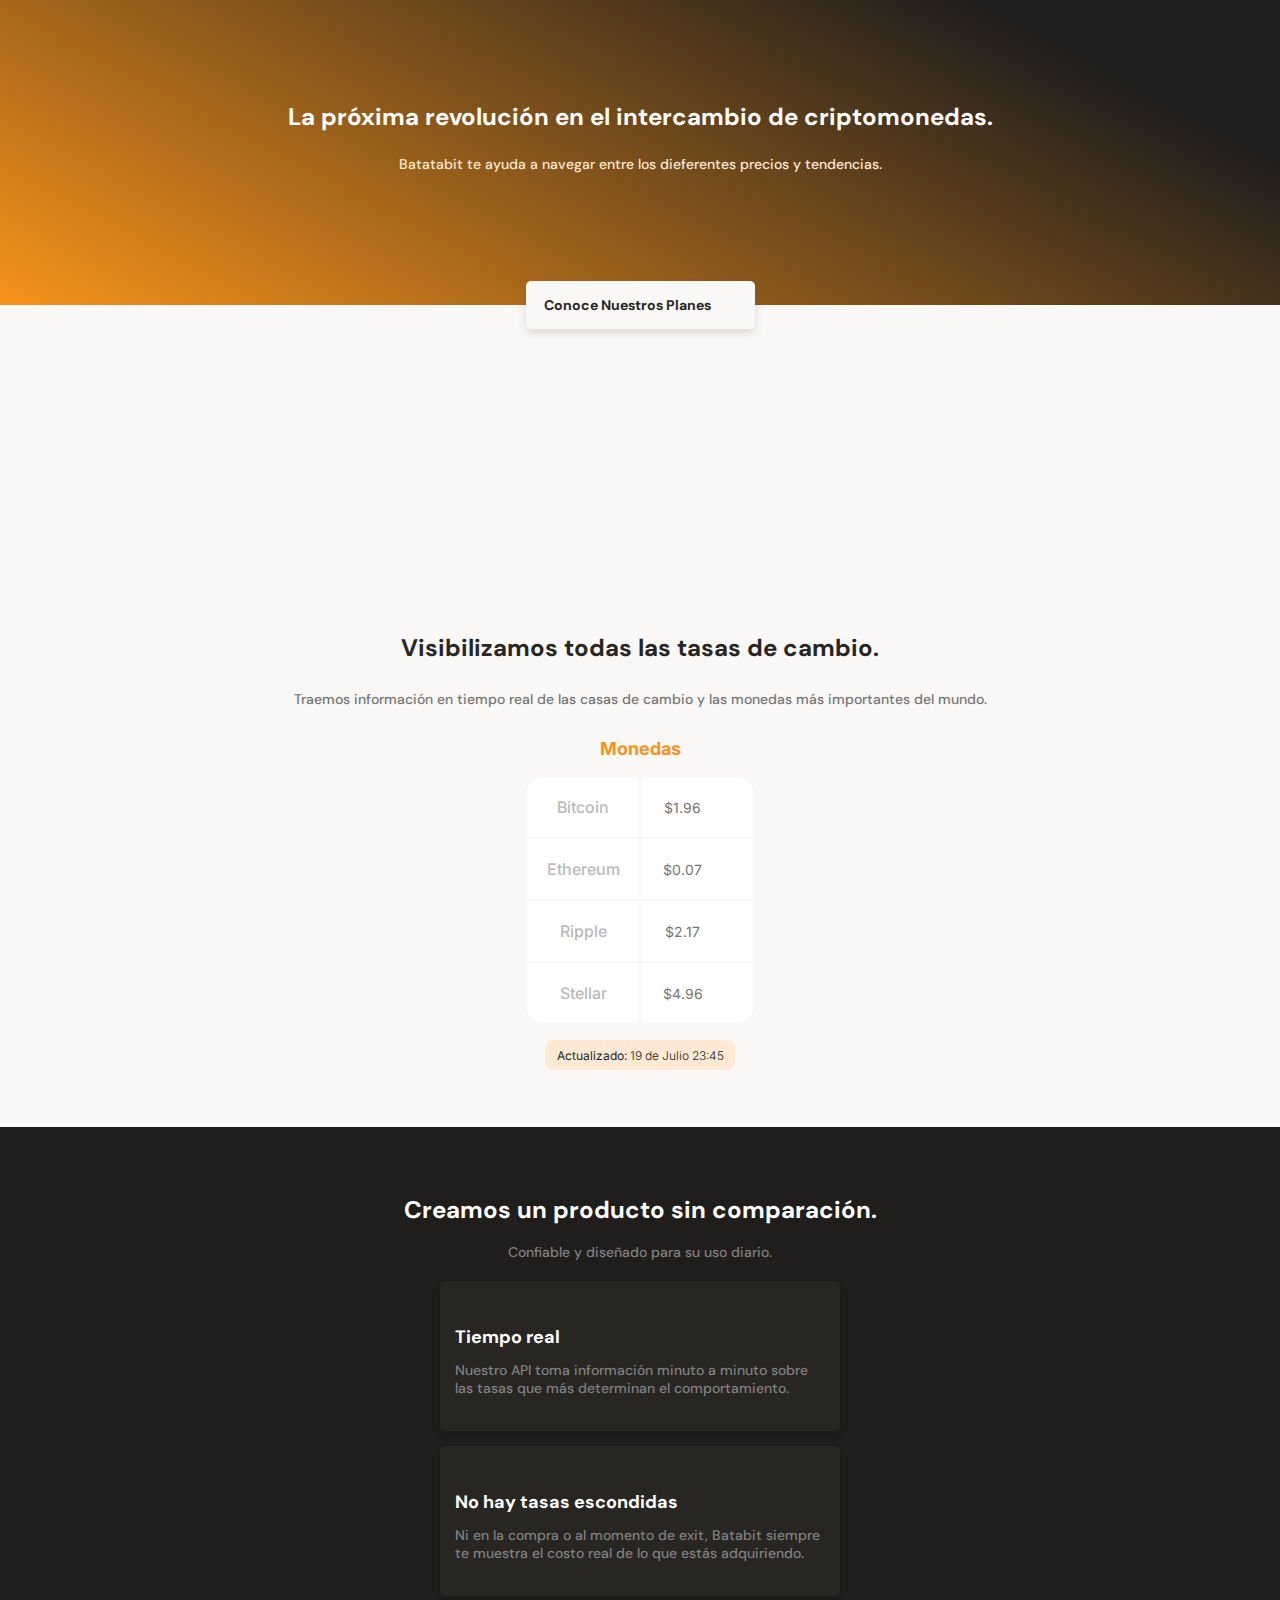
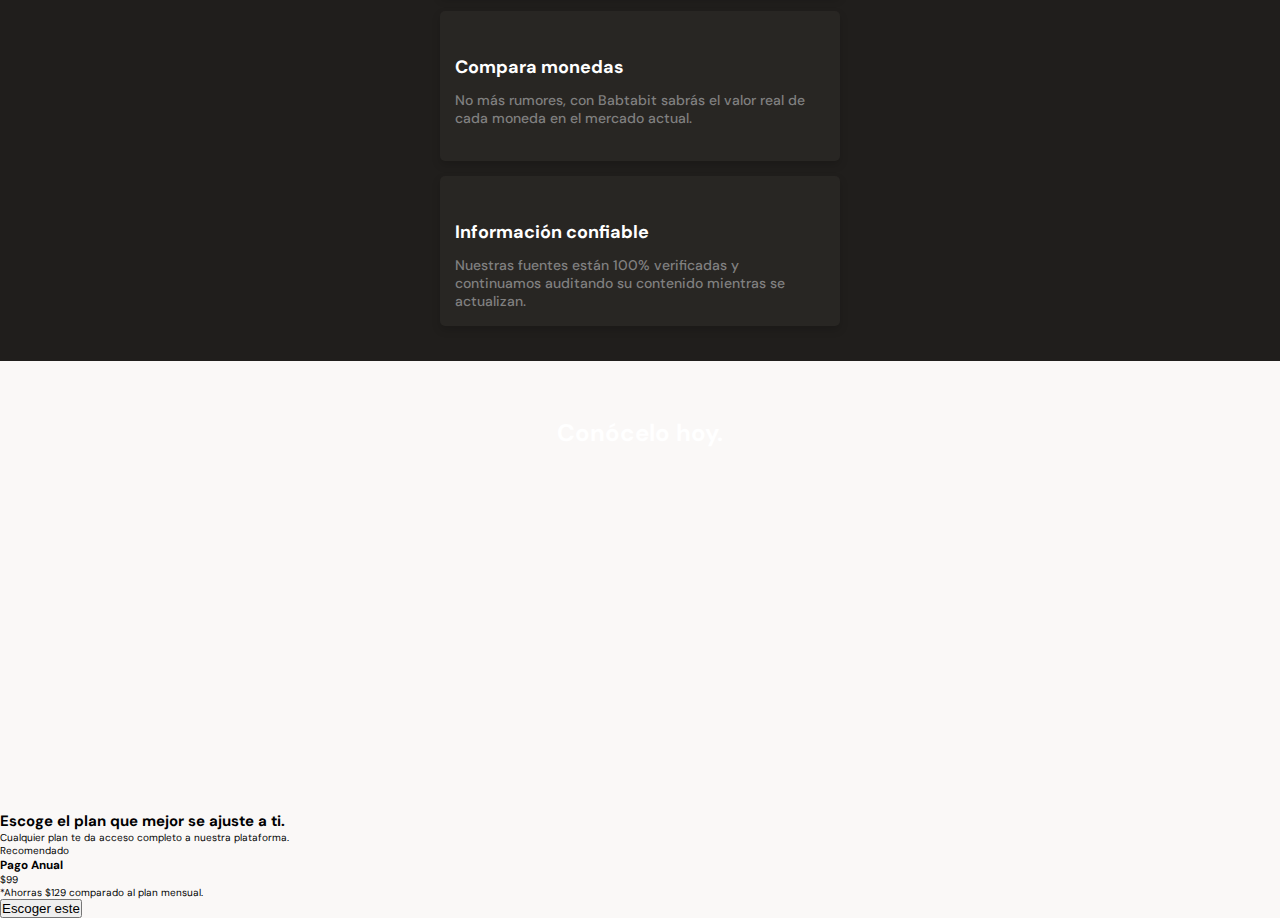
==== index.html @ d6f248db "Estructura de sección de planes" ====
<!DOCTYPE html>
<html lang="es">
    <head>
        <meta charset="UTF-8" />
        <meta http-equiv="X-UA-Compatible" content="IE=edge" />
        <meta name="viewport" content="width=device-width, initial-scale=1.0" />
        <meta
            name="description"
            content="Empresa que ofrece servicios financieros."
        />
        <meta name="robots" content="index,follow" />
        <link rel="preconnect" href="https://fonts.googleapis.com" />
        <link rel="preconnect" href="https://fonts.gstatic.com" crossorigin />
        <link
            href="https://fonts.googleapis.com/css2?family=DM+Sans:wght@400;500;700&family=Inter:wght@300;500&display=swap"
            rel="stylesheet"
        />
        <link rel="stylesheet" href="./css/style.css" />
        <title>Batabit</title>
    </head>
    <body>
        <header class="header">
            <figure class="header__img-container">
                <img src="./assets/images/logo.svg" alt="" />
            </figure>
            <div class="header__title-container">
                <h1 class="title-container__h1">
                    La próxima revolución en el intercambio de criptomonedas.
                </h1>
                <p class="title-container__text">
                    Batatabit te ayuda a navegar entre los dieferentes precios y
                    tendencias.
                </p>
                <a href="#planes" class="header-title-container__button">
                    Conoce Nuestros Planes
                    <span class="header-button__down-arrow"></span>
                </a>
            </div>
        </header>
        <main class="main">
            <section class="main__exchange-container">
                <figure
                    class="main-exchange-container__background-img-container"
                >
                    <div class="main-exchange-container__background-img"></div>
                </figure>
                <div class="main-exchange-container__title">
                    <h2 class="main-exchange-container__h2">
                        Visibilizamos todas las tasas de cambio.
                    </h2>
                    <p class="main-exchange-container__p">
                        Traemos información en tiempo real de las casas de
                        cambio y las monedas más importantes del mundo.
                    </p>
                </div>
                <section class="main-tables-container">
                    <section class="main-exchange-container__table-container">
                        <div class="main-currency-table">
                            <p class="main-currency-table__title">Monedas</p>
                            <div class="main-currency-table__container">
                                <table class="main-currency-table__table">
                                    <tr>
                                        <td class="table__td table--top-left">
                                            Bitcoin
                                        </td>
                                        <td
                                            class="
                                                table__td
                                                table--top-right
                                                table--right
                                            "
                                        >
                                            $1.96
                                            <span class="down"></span>
                                        </td>
                                    </tr>
                                    <tr>
                                        <td class="table__td">Ethereum</td>
                                        <td class="table__td table--right">
                                            $0.07
                                            <span class="up"></span>
                                        </td>
                                    </tr>
                                    <tr>
                                        <td class="table__td">Ripple</td>
                                        <td class="table__td table--right">
                                            $2.17
                                            <span class="down"></span>
                                        </td>
                                    </tr>
                                    <tr>
                                        <td
                                            class="table__td table--bottom-left"
                                        >
                                            Stellar
                                        </td>
                                        <td
                                            class="
                                                table__td
                                                table--bottom-right
                                                table--right
                                            "
                                        >
                                            $4.96
                                            <span class="down"></span>
                                        </td>
                                    </tr>
                                </table>
                            </div>
                            <div
                                class="
                                    main-currency-table__date--orange
                                    main-table__date
                                "
                            >
                                <p class="table-date__text">
                                    <b>Actualizado:</b> 19 de Julio 23:45
                                </p>
                            </div>
                        </div>
                    </section>
                    <section class="main-exchange-container__table-container">
                        <div class="main-commission-table">
                            <p class="main-commission-table__title">
                                Comisiones
                            </p>
                            <div class="main-commission-table__container">
                                <div
                                    class="
                                        commission-text-container
                                        exchanche-text--top-left
                                    "
                                >
                                    <p class="exchange">Bitrade</p>
                                </div>
                                <div
                                    class="
                                        commission-text-container
                                        exchanche-text--top-right
                                    "
                                >
                                    <p class="commission-price">$12.96</p>
                                </div>

                                <div
                                    class="
                                        commission-text-container
                                        exchanche-text--middle-left
                                    "
                                >
                                    <p class="exchange">Bitpreco</p>
                                </div>
                                <div
                                    class="
                                        commission-text-container
                                        exchanche-text--middle-right
                                    "
                                >
                                    <p class="commission-price">$13.07</p>
                                </div>

                                <div
                                    class="
                                        commission-text-container
                                        exchanche-text--middle-left
                                    "
                                >
                                    <p class="exchange">Navadex</p>
                                </div>
                                <div
                                    class="
                                        commission-text-container
                                        exchanche-text--middle-right
                                    "
                                >
                                    <p class="commission-price">$13.15</p>
                                </div>

                                <div
                                    class="
                                        commission-text-container
                                        exchanche-text--bottom-left
                                    "
                                >
                                    <p class="exchange">Coinext</p>
                                </div>
                                <div
                                    class="
                                        commission-text-container
                                        exchanche-text--bottom-right
                                    "
                                >
                                    <p class="commission-price">$14.96</p>
                                </div>
                            </div>
                            <div
                                class="
                                    main-exchange-table__date--blue
                                    main-table__date
                                "
                            >
                                <p class="table-date__text">
                                    <b>Actualizado:</b> 19 de Julio 23:45
                                </p>
                            </div>
                        </div>
                    </section>
                </section>
            </section>
            <section class="main__product-detail">
                <span class="product-detail__batata-logo"></span>
                <div class="product-detail__title">
                    <h2 class="product-detail-title__main">Creamos un producto sin comparación.</h2>
                    <p class="product-detail-title__second">Confiable y diseñado para su uso diario.</p>
                </div>
                <section class="product-cards__container">
                    <article class="product-detail-card">
                        <span class="clock product-details-icons"></span>
                        <p class="product__card-title">Tiempo real</p>
                        <p class="product__card-body">
                            Nuestro API toma información minuto a minuto sobre
                            las tasas que más determinan el comportamiento.
                        </p>
                    </article>

                    <article class="product-detail-card">
                        <span class="eye product-details-icons"></span>
                        <p class="product__card-title">No hay tasas escondidas</p>
                        <p class="product__card-body">
                            Ni en la compra o al momento de exit, Batabit siempre te muestra el costo real de lo que estás adquiriendo.
                        </p>
                    </article>

                    <article class="product-detail-card">
                        <span class="dollar-sing product-details-icons"></span>
                        <p class="product__card-title">Compara monedas</p>
                        <p class="product__card-body">
                            No más rumores, con Babtabit sabrás el valor real de cada moneda en el mercado actual.
                        </p>
                    </article>

                    <article class="product-detail-card">
                        <span class="check-circle product-details-icons"></span>
                        <p class="product__card-title">Información confiable</p>
                        <p class="product__card-body">
                            Nuestras fuentes están 100% verificadas y continuamos auditando su contenido mientras se actualizan.
                        </p>
                    </article>
                </section>
            </section>
            <section class="bitcoin-img-container">
                <h2 class="bitcoin-img__title">Conócelo hoy.</h2>
            </section>
            <section class="main-plans-container" id="planes">
                <div class="plans__title">
                    <h2>Escoge el plan que mejor se ajuste a ti.</h2>
                    <p>Cualquier plan te da acceso completo a nuestra plataforma.</p>
                </div>
                <section class="plans-container__slider">
                    <articulo class="plans-container__card">
                        <p>Recomendado</p>
                        <div>
                            <h3>Pago Anual</h3>
                            <p><span>$</span>99</p>
                            <p>*Ahorras $129 comparado al plan mensual.</p>
                            <button>Escoger este<span></span></button>
                        </div>
                    </articulo>
                </section>
            </section>
        </main>
        <footer></footer>
    </body>
</html>
---- css/style.css ----
/*
    1. Posicionamiento.
    2. Modelo de caja (Box model).
    3. Tipografía.
    4. Visuales.
    5. Otros.
*/

:root {
    /* Colores */
    --bitcoin-orange: #f7931a;
    --soft-orange: #ffe9d5;
    --secundary-blue: #1a9af7;
    --soft-blue: #e7f5ff;
    --warm-black: #201e1c;
    --black: #282623;
    --grey: #bababa;
    --off-white: #faf8f7;
    --just-white: #ffffff;
    --grey-product-detail-text: #808080;
}

* {
    box-sizing: border-box;
    margin: 0;
    padding: 0;
}

html {
    font-size: 62.5%;
    font-family: "DM Sans", sans-serif;
    min-width: 32rem;
    scroll-behavior: smooth;
}

img {
    width: 100%;
}

.header {
    position: relative;
    display: flex;
    flex-direction: column;
    justify-content: center;
    align-items: center; /*me*/
    width: 100%;
    height: 30.5rem;
    text-align: center;
    background: linear-gradient(207.8deg, #201e1c 16.69%, #f7931a 100%);
}

.header__img-container {
    width: 15rem;
    height: 2.4rem;
    margin-top: 4.2rem;
    /* align-self: center; */
}

.header__title-container {
    width: 90%;
    min-width: 28.8rem;
    max-width: 90rem;
    height: 21.8rem;
    margin-top: 4rem;
    /* align-self: center; */
}

.title-container__h1 {
    font-size: 2.4rem;
    font-weight: bold;
    line-height: 2.6rem;
    color: var(--just-white);
}

.title-container__text {
    margin-top: 2.5rem;
    font-size: 1.4rem;
    font-weight: 500;
    line-height: 1.8rem;
    color: var(--soft-orange);
}

.header-title-container__button {
    position: absolute;
    left: calc(50% - 114.5px);
    top: calc(100% - 24px);
    display: block;
    padding: 1.5rem;
    width: 22.9rem;
    height: 4.8rem;
    background-color: var(--off-white);
    /* Sombra */
    box-shadow: 0 4px 8px rgba(89, 73, 30, 0.16);
    border: none;
    border-radius: 5px;
    font-size: 1.4rem;
    font-weight: bold;
    text-decoration: none;
    color: var(--black);
}

.header-button__down-arrow {
    display: inline-block;
    width: 1.3rem;
    height: 0.8rem;
    margin-left: 1rem;
    background: url("../assets/icons/arrow.svg") no-repeat center;
}

.main {
    width: 100%;
    height: auto;
    background-color: var(--off-white);
}

.main__exchange-container {
    width: 100%;
    height: auto;
    padding-top: 8rem;
    padding-bottom: 3rem;
    text-align: center;
}

.main-exchange-container__title {
    width: 90%;
    min-width: 28.8rem;
    max-width: 90rem;
    margin: 0 auto;
}

.main-exchange-container__background-img-container {
    width: 20rem;
    height: 20rem;
    margin: 0 auto;
    margin-bottom: 5rem;
}

.main-exchange-container__background-img {
    width: 100%;
    height: 100%;
    background: url("../assets/images/Bitcoin.svg") no-repeat center;
    background-size: cover;
}

.main-exchange-container__h2 {
    margin-bottom: 3rem;
    font-size: 2.4rem;
    font-weight: bold;
    line-height: 2.6rem;
    color: var(--black);
}

.main-exchange-container__p {
    margin-bottom: 3rem;
    font-size: 1.4rem;
    font-weight: 500;
    line-height: 1.6rem;
    color: #757575;
}

.main-currency-table,
.main-commission-table {
    width: 70%;
    min-width: 23.5rem;
    max-width: 50rem;
    height: 36rem;
    margin: 0 auto;
    font-family: "Inter", sans-serif;
}

.main-currency-table__title,
.main-commission-table__title {
    margin-bottom: 1.5rem;
    font-size: 1.8rem;
    font-weight: bold;
    line-height: 2.3rem;
    color: var(--bitcoin-orange);
}

.main-currency-table__container,
.main-commission-table__container {
    width: 90%;
    min-width: 23rem;
    max-width: 30rem;
    height: 25rem;
    margin: 0 auto;
}

.main-currency-table__table {
    width: 100%;
    height: 100%;
}
.table__td,
.exchange {
    font-size: 1.6rem;
    font-weight: 500;
    line-height: 1.9rem;
    color: var(--grey);
}

.table__td {
    width: 50%;
    background-color: var(--just-white);
}

.main-currency-table__container .table--top-left {
    border-radius: 15px 0 0 0;
}

.main-currency-table__container .table--top-right {
    border-radius: 0 15px 0 0;
}

.main-currency-table__container .table--bottom-left {
    border-radius: 0 0 0 15px;
}

.main-currency-table__container .table--bottom-right {
    border-radius: 0 0 15px 0;
}

.main-currency-table__container .table--right,
.commission-price {
    font-size: 1.4rem;
    font-weight: normal;
    line-height: 1.7rem;
    color: #757575;
}

.main-currency-table__container .down,
.main-currency-table__container .up {
    display: inline-block;
    width: 1.5rem;
    height: 1.5rem;
    margin-left: 10px;
    background-size: cover;
}

.main-currency-table__container .down {
    background: url("../assets/icons/trending-down.svg") no-repeat center;
}

.main-currency-table__container .up {
    background: url("../assets/icons/trending-up.svg") no-repeat center;
}

.main-commission-table__title {
    color: var(--secundary-blue);
}

.main-commission-table__container {
    display: grid;
    grid-template: repeat(4, 1fr) / repeat(2, 1fr);
    align-items: center;
    border-radius: 15px;
    background-color: var(--just-white);
}

.commission-text-container {
    display: flex;
    align-items: center;
    justify-content: center;
    width: 100%;
    height: 100%;
}

.exchanche-text--top-left {
    border-right: 1px solid var(--off-white);
    border-bottom: 1px solid var(--off-white);
}

.exchanche-text--top-right {
    border-left: 1px solid var(--off-white);
    border-bottom: 1px solid var(--off-white);
}

.exchanche-text--middle-left {
    border-top: 1px solid var(--off-white);
    border-right: 1px solid var(--off-white);
    border-bottom: 1px solid var(--off-white);
}

.exchanche-text--middle-right {
    border-top: 1px solid var(--off-white);
    border-bottom: 1px solid var(--off-white);
    border-left: 1px solid var(--off-white);
}

.exchanche-text--bottom-left {
    border-top: 1px solid var(--off-white);
    border-right: 1px solid var(--off-white);
}

.exchanche-text--bottom-right {
    border-top: 1px solid var(--off-white);
    border-left: 1px solid var(--off-white);
}

.main-table__date {
    width: 19rem;
    height: 3rem;
    margin: 0 auto;
    margin-top: 1.5rem;
    padding: 0.8rem;
    border-radius: 8px;
}

.table-date__text {
    font-size: 1.2rem;
    font-weight: 300;
    line-height: 1.5rem;
    color: var(--warm-black);
}

.main-currency-table__date--orange {
    background-color: var(--soft-orange);
}

.main-exchange-table__date--blue {
    background-color: var(--soft-blue);
}

.main-tables-container {
    display: flex;
    overflow-x: scroll;
    width: 23.5rem;
    margin: 0 auto;
}

.main__product-detail {
    position: relative;
    width: 100%;
    height: auto;
    padding: 2rem 1rem;
    background-color: var(--warm-black);
}

.product-detail__batata-logo {
    position: absolute;
    top: -1rem;
    left: calc(50% - 2rem);
    width: 4rem;
    height: 2.5rem;
    background: url("../assets/images/papita.svg") no-repeat center;
}

.product-detail__title {
    width: 90%;
    min-width: 28.8rem;
    height: auto;
    margin: 5rem auto 0;
    text-align: center;
}

.product-detail-title__main {
    margin-bottom: 2rem;
    font-size: 2.4rem;
    font-weight: bold;
    line-height: 2.6rem;
    color: var(--just-white);
}

.product-detail-title__second {
    margin-bottom: 2rem;
    font-size: 1.4rem;
    font-weight: 500;
    line-height: 1.8rem;
    color: var(--grey-product-detail-text);
}

.product-detail-card {
    width: 90%;
    min-width: 28.8rem;
    max-width: 40rem;
    min-height: 15rem;
    margin: 1.5rem auto;
    padding: 1.5rem;
    background-color: var(--black);
    border-radius: 5px;
    box-shadow: 0 4px 8px rgba(0, 0, 0, 0.16);
}

.product-details-icons {
    display: block;
    width: 2.2rem;
    height: 2.2rem;
    margin-bottom: 1rem;
    background-size: cover;
}

.clock {
    background: url("../assets/icons/clock.svg") no-repeat center;
} 

.eye {
    width: 2.5rem;
    background: url("../assets/icons/eye.svg") no-repeat center;
}

.dollar-sing {
    background: url("../assets/icons/dollar-sign.svg") no-repeat center;
}

.check-circle {
    background: url("../assets/icons/check-circle.svg") no-repeat center;
}

.product__card-title {
    margin-bottom: 1.5rem;
    font-size: 1.8rem;
    font-weight: bold;
    line-height: 1.8rem;
    color: var(--just-white);
}

.product__card-body {
    font-size: 1.4rem;
    font-weight: 500;
    line-height: 1.8rem;
    color: var(--grey-product-detail-text);
}

.bitcoin-img-container {
    width: 100%;
    height: 50vh;
    background: url("../assets/images/bitcoinbaby-2x.jpg") no-repeat center;
    background-size: cover;
    text-align: center;
}

.bitcoin-img__title {
    padding-top: 6.4rem;
    font-size: 2.4rem;
    font-weight: bold;
    line-height: 1.6rem;
    color: var(--just-white);
}
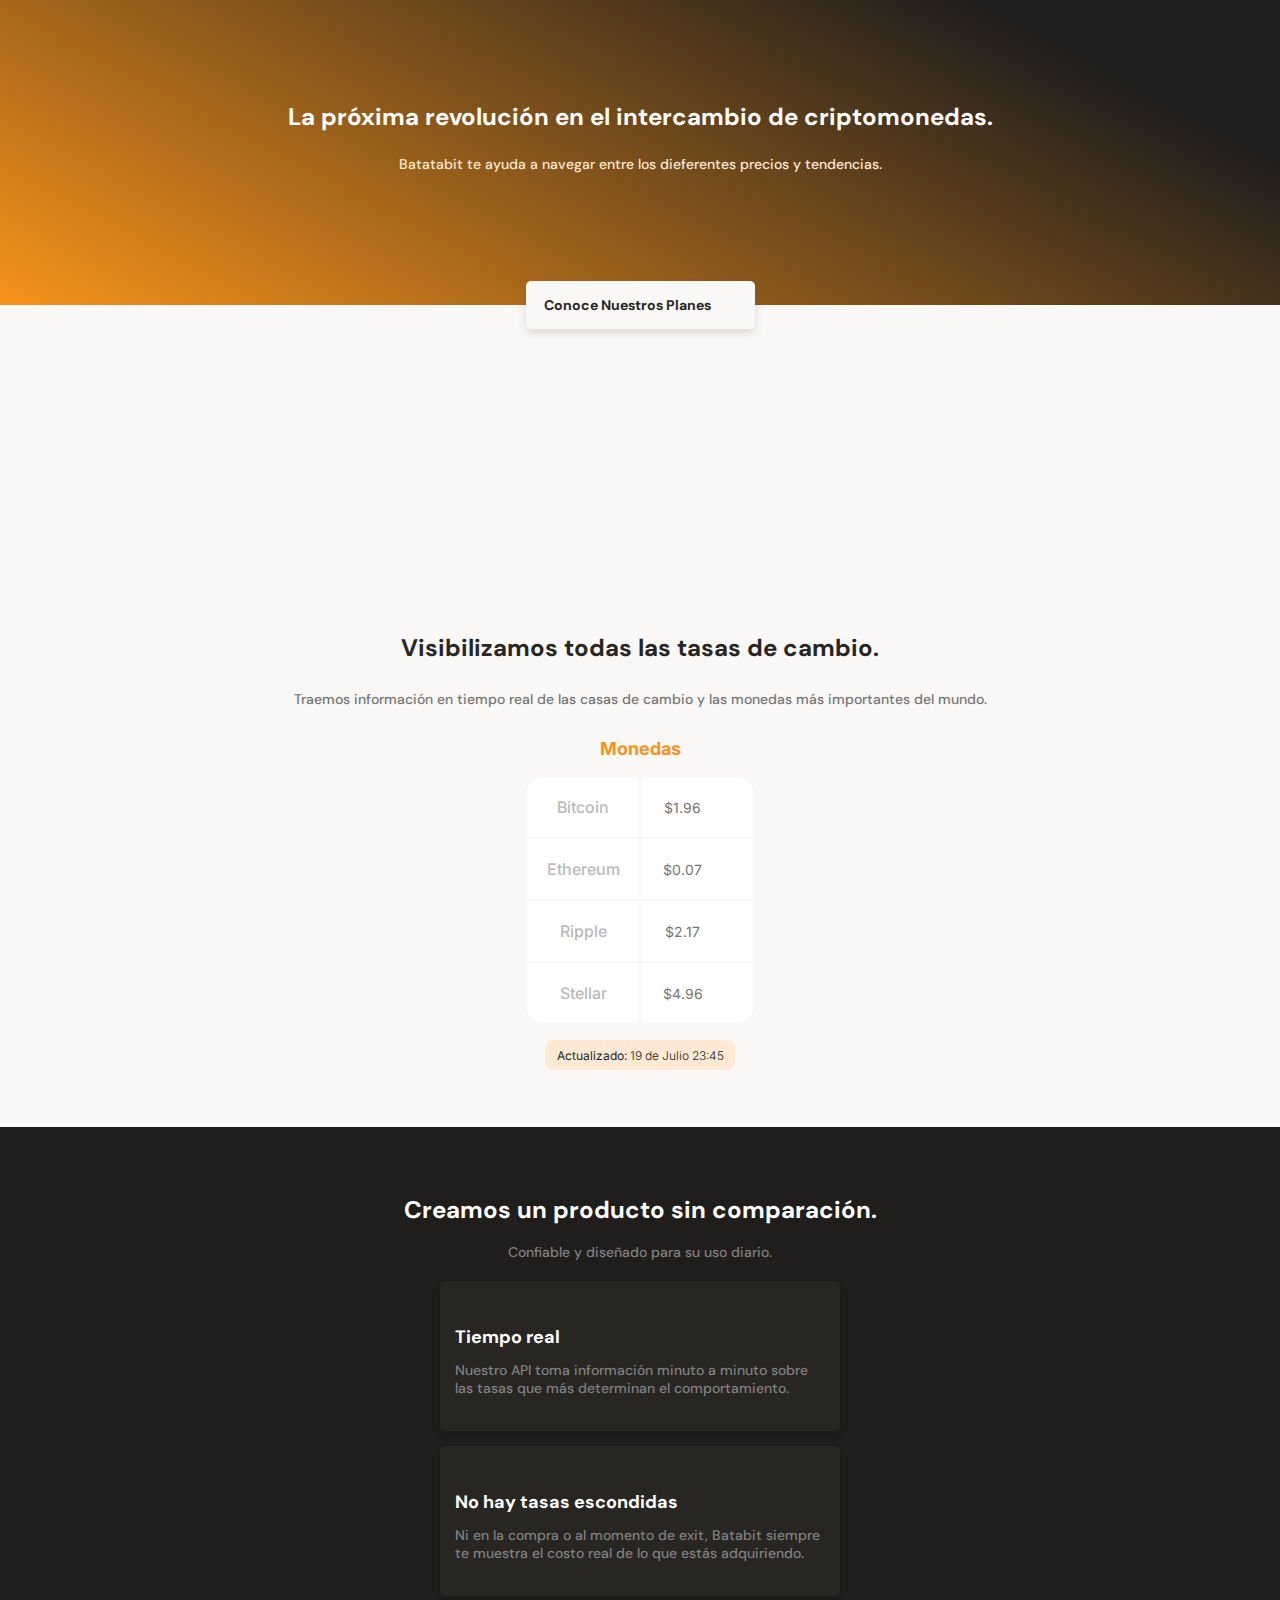
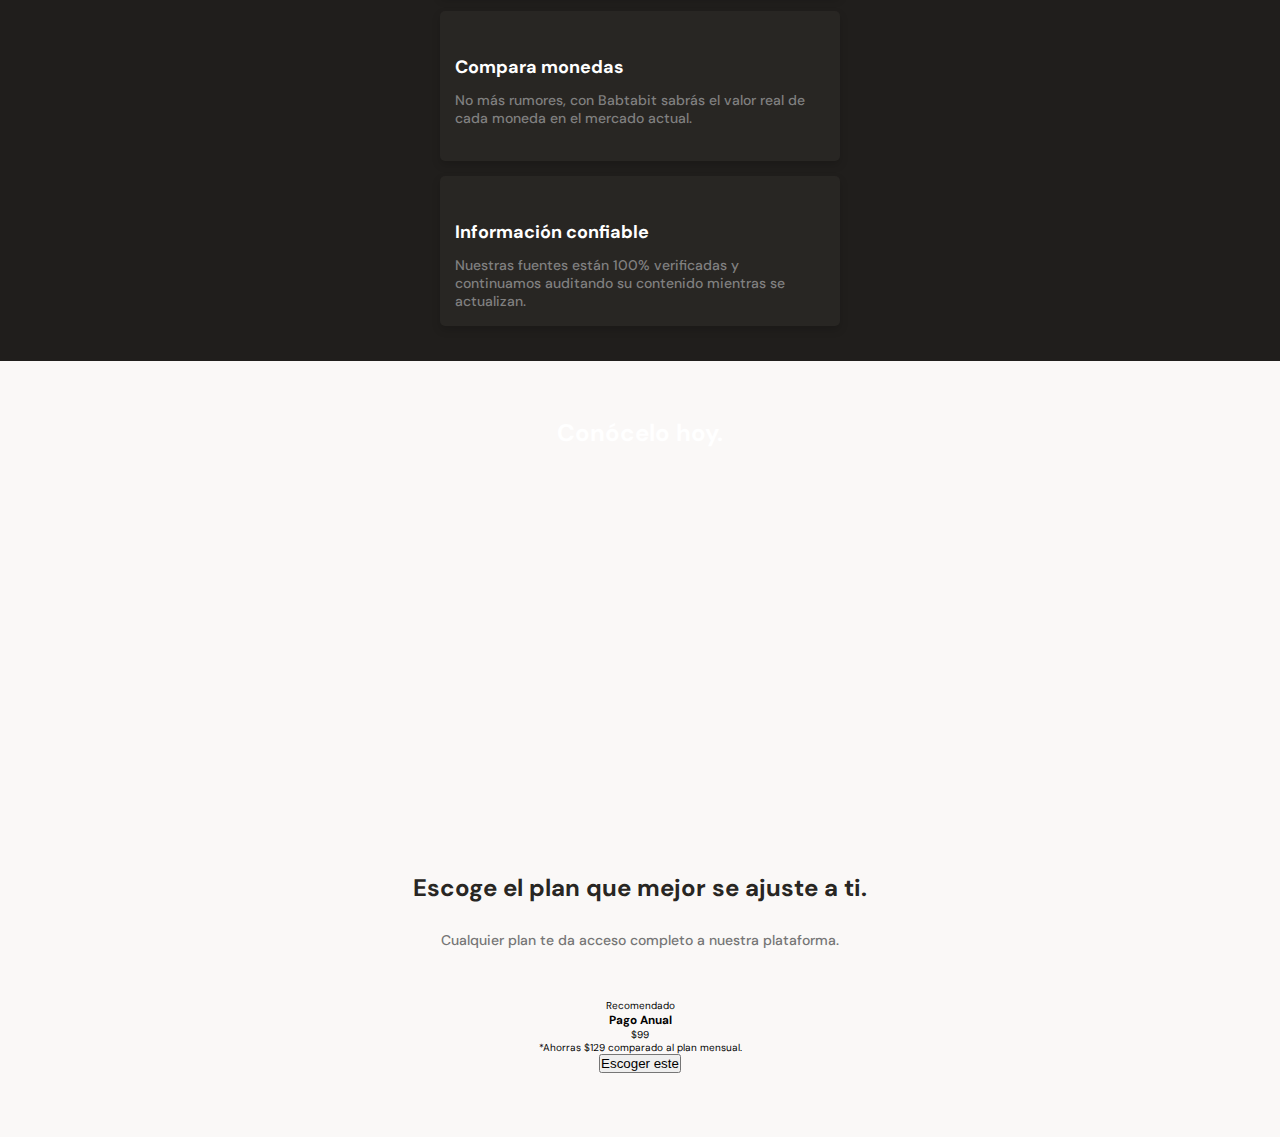
==== commit 07b62a6f: "Aplicando estilos a sección de planes" ====
--- a/index.html
+++ b/index.html
@@ -253,8 +253,8 @@
             </section>
             <section class="main-plans-container" id="planes">
                 <div class="plans__title">
-                    <h2>Escoge el plan que mejor se ajuste a ti.</h2>
-                    <p>Cualquier plan te da acceso completo a nuestra plataforma.</p>
+                    <h2 class="plans-title__main">Escoge el plan que mejor se ajuste a ti.</h2>
+                    <p class="plans-title__second">Cualquier plan te da acceso completo a nuestra plataforma.</p>
                 </div>
                 <section class="plans-container__slider">
                     <articulo class="plans-container__card">
--- a/css/style.css
+++ b/css/style.css
@@ -15,6 +15,7 @@
     --warm-black: #201e1c;
     --black: #282623;
     --grey: #bababa;
+    --grey-texts: #757575;
     --off-white: #faf8f7;
     --just-white: #ffffff;
     --grey-product-detail-text: #808080;
@@ -155,7 +156,7 @@
     font-size: 1.4rem;
     font-weight: 500;
     line-height: 1.6rem;
-    color: #757575;
+    color: var(--grey-texts);
 }
 
 .main-currency-table,
@@ -224,7 +225,7 @@
     font-size: 1.4rem;
     font-weight: normal;
     line-height: 1.7rem;
-    color: #757575;
+    color: var(--grey-texts);
 }
 
 .main-currency-table__container .down,
@@ -435,3 +436,32 @@
     line-height: 1.6rem;
     color: var(--just-white);
 }
+
+.main-plans-container {
+    width: 100%;
+    padding: 6.4rem 0;
+    text-align: center;
+}
+
+.plans__title {
+    width: 90%;
+    min-width: 28.8rem;
+    height: auto;
+    margin: 0 auto 5rem;
+}
+
+.plans-title__main {
+    font-size: 2.4rem;
+    font-weight: bold;
+    line-height: 2.6rem;
+    color: var(--black);
+}
+
+.plans-title__second {
+    margin-top: 3rem;
+    font-size: 1.4rem;
+    font-weight: 500;
+    line-height: 1.8rem;
+    color: var(--grey-texts);
+}
+
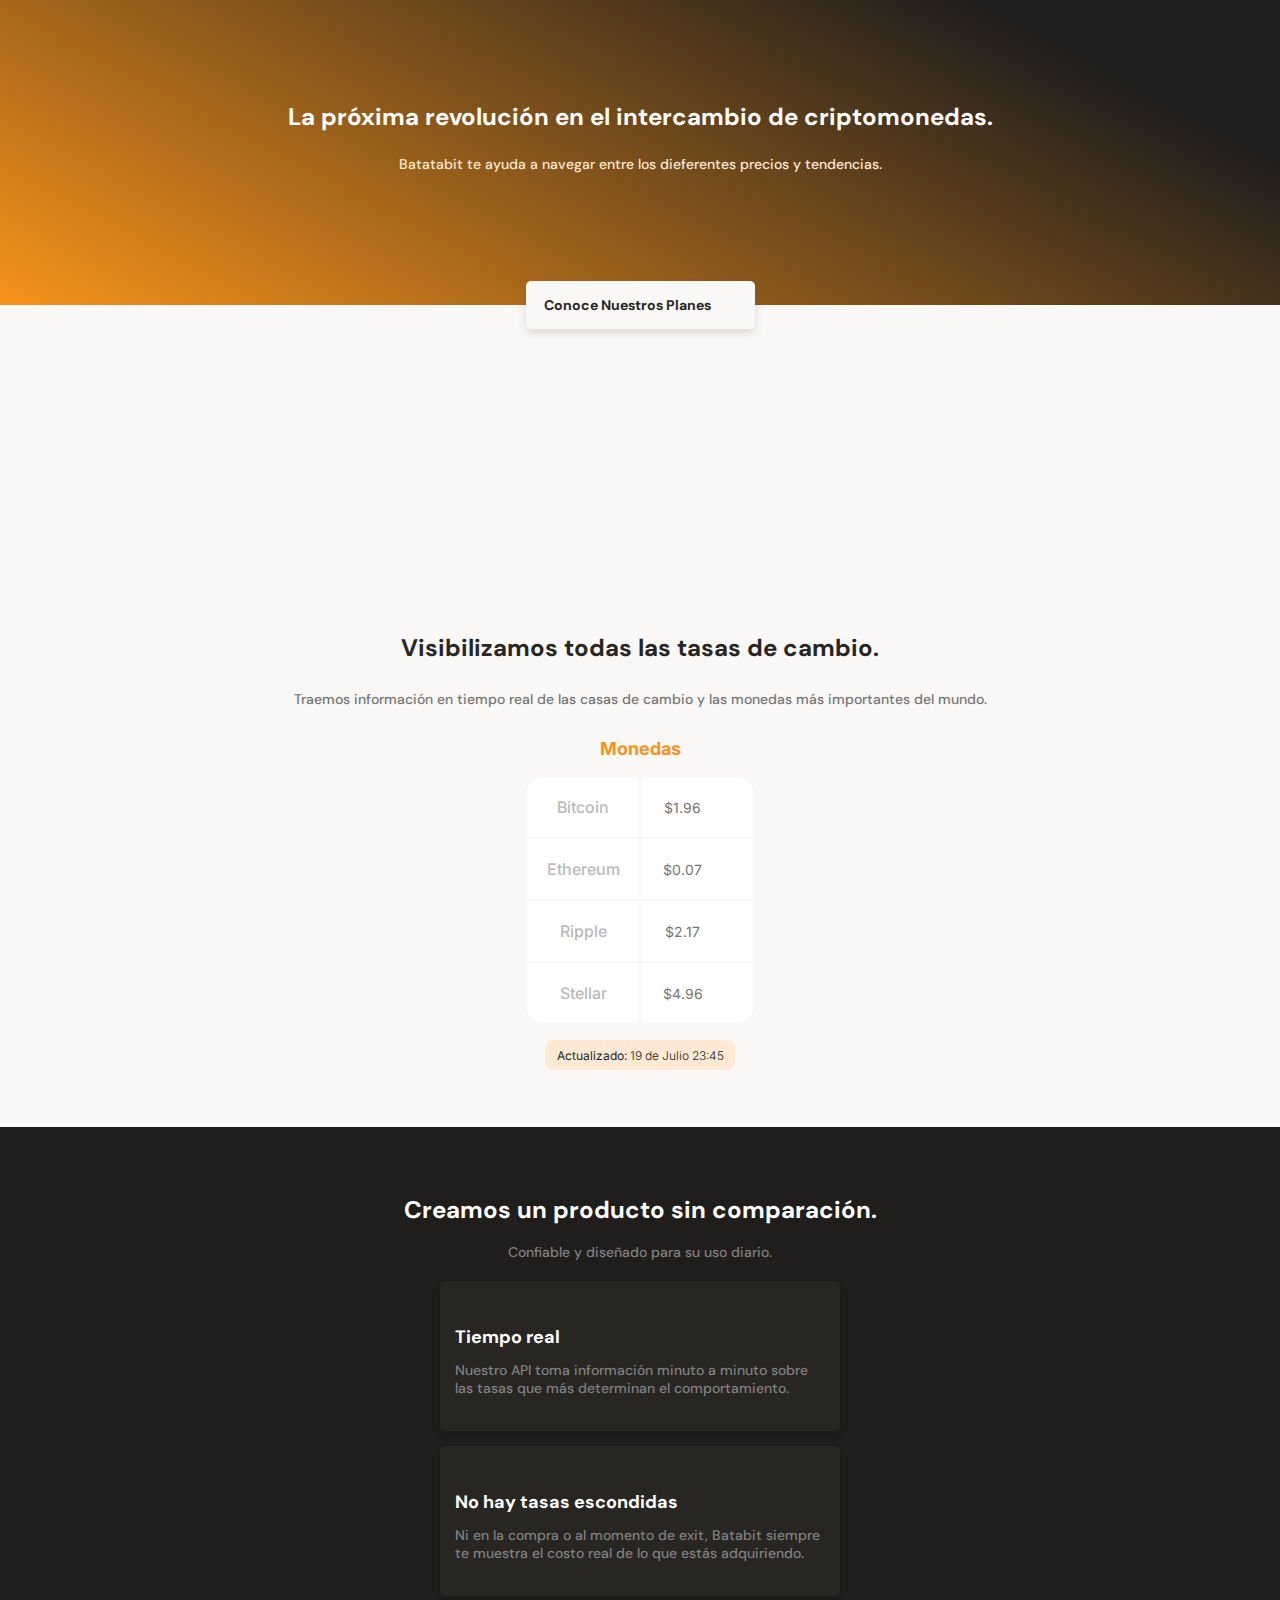
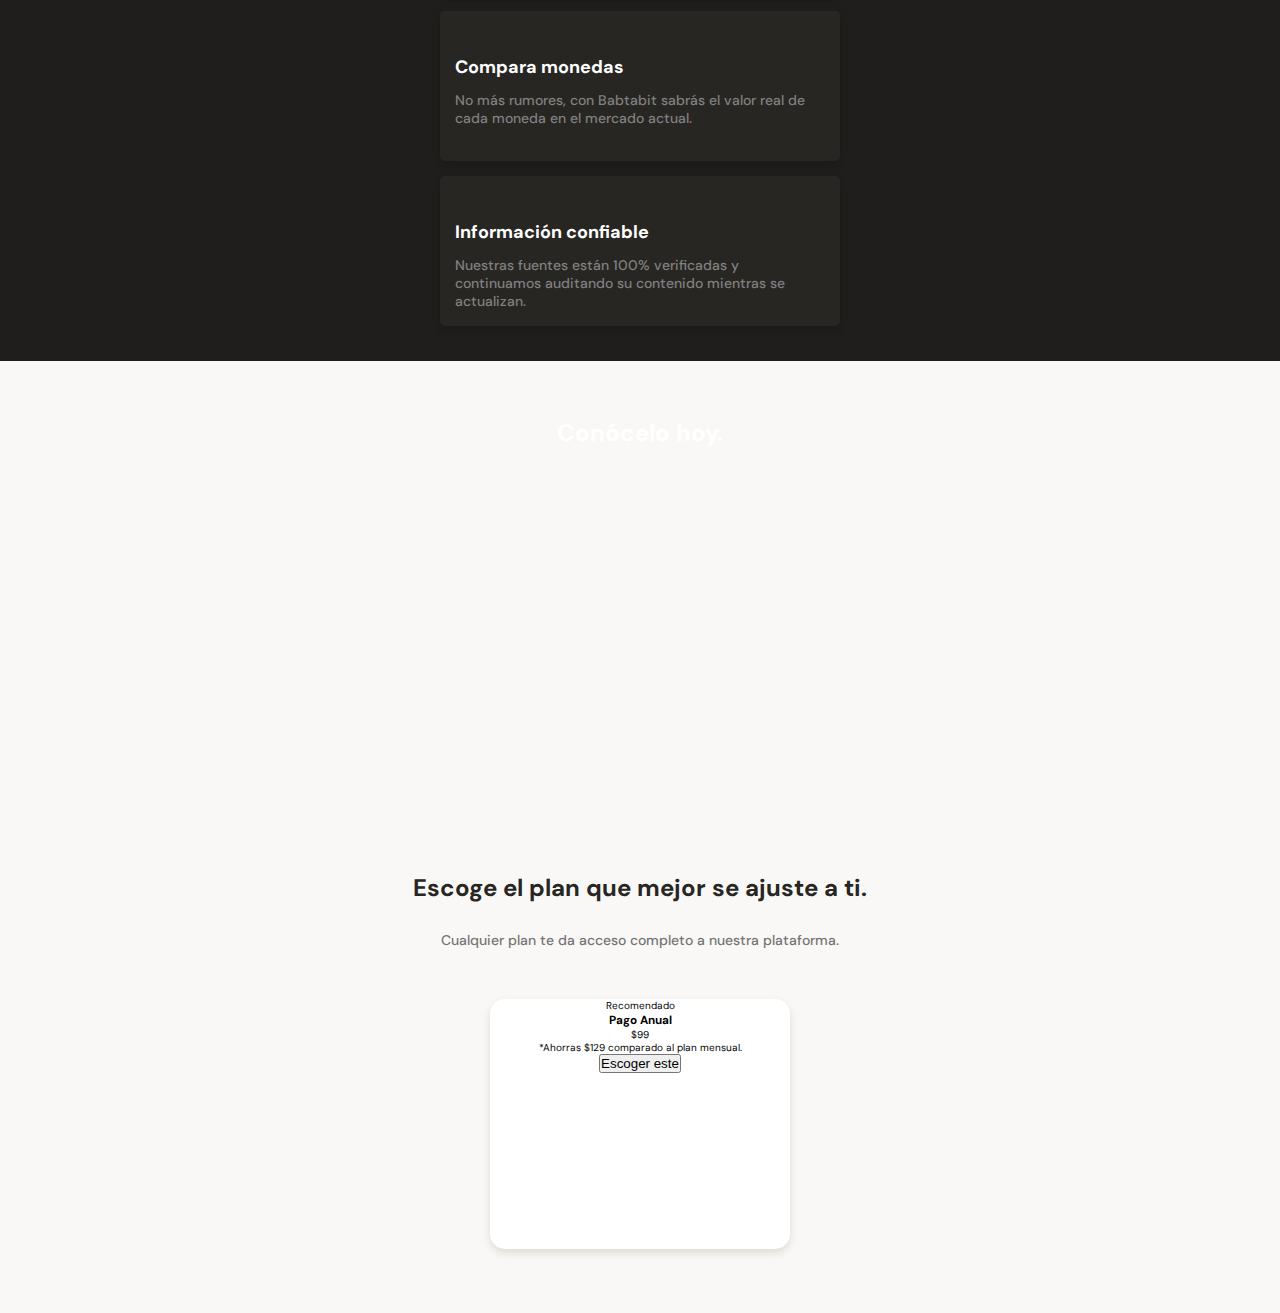
==== commit da1a72b2: "Aplicando estilos a las tarjetas de la sección de planes" ====
--- a/index.html
+++ b/index.html
@@ -257,15 +257,15 @@
                     <p class="plans-title__second">Cualquier plan te da acceso completo a nuestra plataforma.</p>
                 </div>
                 <section class="plans-container__slider">
-                    <articulo class="plans-container__card">
-                        <p>Recomendado</p>
-                        <div>
-                            <h3>Pago Anual</h3>
-                            <p><span>$</span>99</p>
-                            <p>*Ahorras $129 comparado al plan mensual.</p>
-                            <button>Escoger este<span></span></button>
+                    <article class="plans-container__card">
+                        <p class="recomendado">Recomendado</p>
+                        <div class="plan-info-container">
+                            <h3 class="plan-card-container__title">Pago Anual</h3>
+                            <p class="plan-card-container__price"><span>$</span>99</p>
+                            <p class="plan-card__saving">*Ahorras $129 comparado al plan mensual.</p>
+                            <button class="plane-card-call-to-action">Escoger este<span></span></button>
                         </div>
-                    </articulo>
+                    </article>
                 </section>
             </section>
         </main>
--- a/css/style.css
+++ b/css/style.css
@@ -1,467 +1,479 @@
-/*
-    1. Posicionamiento.
-    2. Modelo de caja (Box model).
-    3. Tipografía.
-    4. Visuales.
-    5. Otros.
-*/
-
-:root {
-    /* Colores */
-    --bitcoin-orange: #f7931a;
-    --soft-orange: #ffe9d5;
-    --secundary-blue: #1a9af7;
-    --soft-blue: #e7f5ff;
-    --warm-black: #201e1c;
-    --black: #282623;
-    --grey: #bababa;
-    --grey-texts: #757575;
-    --off-white: #faf8f7;
-    --just-white: #ffffff;
-    --grey-product-detail-text: #808080;
-}
-
-* {
-    box-sizing: border-box;
-    margin: 0;
-    padding: 0;
-}
-
-html {
-    font-size: 62.5%;
-    font-family: "DM Sans", sans-serif;
-    min-width: 32rem;
-    scroll-behavior: smooth;
-}
-
-img {
-    width: 100%;
-}
-
-.header {
-    position: relative;
-    display: flex;
-    flex-direction: column;
-    justify-content: center;
-    align-items: center; /*me*/
-    width: 100%;
-    height: 30.5rem;
-    text-align: center;
-    background: linear-gradient(207.8deg, #201e1c 16.69%, #f7931a 100%);
-}
-
-.header__img-container {
-    width: 15rem;
-    height: 2.4rem;
-    margin-top: 4.2rem;
-    /* align-self: center; */
-}
-
-.header__title-container {
-    width: 90%;
-    min-width: 28.8rem;
-    max-width: 90rem;
-    height: 21.8rem;
-    margin-top: 4rem;
-    /* align-self: center; */
-}
-
-.title-container__h1 {
-    font-size: 2.4rem;
-    font-weight: bold;
-    line-height: 2.6rem;
-    color: var(--just-white);
-}
-
-.title-container__text {
-    margin-top: 2.5rem;
-    font-size: 1.4rem;
-    font-weight: 500;
-    line-height: 1.8rem;
-    color: var(--soft-orange);
-}
-
-.header-title-container__button {
-    position: absolute;
-    left: calc(50% - 114.5px);
-    top: calc(100% - 24px);
-    display: block;
-    padding: 1.5rem;
-    width: 22.9rem;
-    height: 4.8rem;
-    background-color: var(--off-white);
-    /* Sombra */
-    box-shadow: 0 4px 8px rgba(89, 73, 30, 0.16);
-    border: none;
-    border-radius: 5px;
-    font-size: 1.4rem;
-    font-weight: bold;
-    text-decoration: none;
-    color: var(--black);
-}
-
-.header-button__down-arrow {
-    display: inline-block;
-    width: 1.3rem;
-    height: 0.8rem;
-    margin-left: 1rem;
-    background: url("../assets/icons/arrow.svg") no-repeat center;
-}
-
-.main {
-    width: 100%;
-    height: auto;
-    background-color: var(--off-white);
-}
-
-.main__exchange-container {
-    width: 100%;
-    height: auto;
-    padding-top: 8rem;
-    padding-bottom: 3rem;
-    text-align: center;
-}
-
-.main-exchange-container__title {
-    width: 90%;
-    min-width: 28.8rem;
-    max-width: 90rem;
-    margin: 0 auto;
-}
-
-.main-exchange-container__background-img-container {
-    width: 20rem;
-    height: 20rem;
-    margin: 0 auto;
-    margin-bottom: 5rem;
-}
-
-.main-exchange-container__background-img {
-    width: 100%;
-    height: 100%;
-    background: url("../assets/images/Bitcoin.svg") no-repeat center;
-    background-size: cover;
-}
-
-.main-exchange-container__h2 {
-    margin-bottom: 3rem;
-    font-size: 2.4rem;
-    font-weight: bold;
-    line-height: 2.6rem;
-    color: var(--black);
-}
-
-.main-exchange-container__p {
-    margin-bottom: 3rem;
-    font-size: 1.4rem;
-    font-weight: 500;
-    line-height: 1.6rem;
-    color: var(--grey-texts);
-}
-
-.main-currency-table,
-.main-commission-table {
-    width: 70%;
-    min-width: 23.5rem;
-    max-width: 50rem;
-    height: 36rem;
-    margin: 0 auto;
-    font-family: "Inter", sans-serif;
-}
-
-.main-currency-table__title,
-.main-commission-table__title {
-    margin-bottom: 1.5rem;
-    font-size: 1.8rem;
-    font-weight: bold;
-    line-height: 2.3rem;
-    color: var(--bitcoin-orange);
-}
-
-.main-currency-table__container,
-.main-commission-table__container {
-    width: 90%;
-    min-width: 23rem;
-    max-width: 30rem;
-    height: 25rem;
-    margin: 0 auto;
-}
-
-.main-currency-table__table {
-    width: 100%;
-    height: 100%;
-}
-.table__td,
-.exchange {
-    font-size: 1.6rem;
-    font-weight: 500;
-    line-height: 1.9rem;
-    color: var(--grey);
-}
-
-.table__td {
-    width: 50%;
-    background-color: var(--just-white);
-}
-
-.main-currency-table__container .table--top-left {
-    border-radius: 15px 0 0 0;
-}
-
-.main-currency-table__container .table--top-right {
-    border-radius: 0 15px 0 0;
-}
-
-.main-currency-table__container .table--bottom-left {
-    border-radius: 0 0 0 15px;
-}
-
-.main-currency-table__container .table--bottom-right {
-    border-radius: 0 0 15px 0;
-}
-
-.main-currency-table__container .table--right,
-.commission-price {
-    font-size: 1.4rem;
-    font-weight: normal;
-    line-height: 1.7rem;
-    color: var(--grey-texts);
-}
-
-.main-currency-table__container .down,
-.main-currency-table__container .up {
-    display: inline-block;
-    width: 1.5rem;
-    height: 1.5rem;
-    margin-left: 10px;
-    background-size: cover;
-}
-
-.main-currency-table__container .down {
-    background: url("../assets/icons/trending-down.svg") no-repeat center;
-}
-
-.main-currency-table__container .up {
-    background: url("../assets/icons/trending-up.svg") no-repeat center;
-}
-
-.main-commission-table__title {
-    color: var(--secundary-blue);
-}
-
-.main-commission-table__container {
-    display: grid;
-    grid-template: repeat(4, 1fr) / repeat(2, 1fr);
-    align-items: center;
-    border-radius: 15px;
-    background-color: var(--just-white);
-}
-
-.commission-text-container {
-    display: flex;
-    align-items: center;
-    justify-content: center;
-    width: 100%;
-    height: 100%;
-}
-
-.exchanche-text--top-left {
-    border-right: 1px solid var(--off-white);
-    border-bottom: 1px solid var(--off-white);
-}
-
-.exchanche-text--top-right {
-    border-left: 1px solid var(--off-white);
-    border-bottom: 1px solid var(--off-white);
-}
-
-.exchanche-text--middle-left {
-    border-top: 1px solid var(--off-white);
-    border-right: 1px solid var(--off-white);
-    border-bottom: 1px solid var(--off-white);
-}
-
-.exchanche-text--middle-right {
-    border-top: 1px solid var(--off-white);
-    border-bottom: 1px solid var(--off-white);
-    border-left: 1px solid var(--off-white);
-}
-
-.exchanche-text--bottom-left {
-    border-top: 1px solid var(--off-white);
-    border-right: 1px solid var(--off-white);
-}
-
-.exchanche-text--bottom-right {
-    border-top: 1px solid var(--off-white);
-    border-left: 1px solid var(--off-white);
-}
-
-.main-table__date {
-    width: 19rem;
-    height: 3rem;
-    margin: 0 auto;
-    margin-top: 1.5rem;
-    padding: 0.8rem;
-    border-radius: 8px;
-}
-
-.table-date__text {
-    font-size: 1.2rem;
-    font-weight: 300;
-    line-height: 1.5rem;
-    color: var(--warm-black);
-}
-
-.main-currency-table__date--orange {
-    background-color: var(--soft-orange);
-}
-
-.main-exchange-table__date--blue {
-    background-color: var(--soft-blue);
-}
-
-.main-tables-container {
-    display: flex;
-    overflow-x: scroll;
-    width: 23.5rem;
-    margin: 0 auto;
-}
-
-.main__product-detail {
-    position: relative;
-    width: 100%;
-    height: auto;
-    padding: 2rem 1rem;
-    background-color: var(--warm-black);
-}
-
-.product-detail__batata-logo {
-    position: absolute;
-    top: -1rem;
-    left: calc(50% - 2rem);
-    width: 4rem;
-    height: 2.5rem;
-    background: url("../assets/images/papita.svg") no-repeat center;
-}
-
-.product-detail__title {
-    width: 90%;
-    min-width: 28.8rem;
-    height: auto;
-    margin: 5rem auto 0;
-    text-align: center;
-}
-
-.product-detail-title__main {
-    margin-bottom: 2rem;
-    font-size: 2.4rem;
-    font-weight: bold;
-    line-height: 2.6rem;
-    color: var(--just-white);
-}
-
-.product-detail-title__second {
-    margin-bottom: 2rem;
-    font-size: 1.4rem;
-    font-weight: 500;
-    line-height: 1.8rem;
-    color: var(--grey-product-detail-text);
-}
-
-.product-detail-card {
-    width: 90%;
-    min-width: 28.8rem;
-    max-width: 40rem;
-    min-height: 15rem;
-    margin: 1.5rem auto;
-    padding: 1.5rem;
-    background-color: var(--black);
-    border-radius: 5px;
-    box-shadow: 0 4px 8px rgba(0, 0, 0, 0.16);
-}
-
-.product-details-icons {
-    display: block;
-    width: 2.2rem;
-    height: 2.2rem;
-    margin-bottom: 1rem;
-    background-size: cover;
-}
-
-.clock {
-    background: url("../assets/icons/clock.svg") no-repeat center;
-} 
-
-.eye {
-    width: 2.5rem;
-    background: url("../assets/icons/eye.svg") no-repeat center;
-}
-
-.dollar-sing {
-    background: url("../assets/icons/dollar-sign.svg") no-repeat center;
-}
-
-.check-circle {
-    background: url("../assets/icons/check-circle.svg") no-repeat center;
-}
-
-.product__card-title {
-    margin-bottom: 1.5rem;
-    font-size: 1.8rem;
-    font-weight: bold;
-    line-height: 1.8rem;
-    color: var(--just-white);
-}
-
-.product__card-body {
-    font-size: 1.4rem;
-    font-weight: 500;
-    line-height: 1.8rem;
-    color: var(--grey-product-detail-text);
-}
-
-.bitcoin-img-container {
-    width: 100%;
-    height: 50vh;
-    background: url("../assets/images/bitcoinbaby-2x.jpg") no-repeat center;
-    background-size: cover;
-    text-align: center;
-}
-
-.bitcoin-img__title {
-    padding-top: 6.4rem;
-    font-size: 2.4rem;
-    font-weight: bold;
-    line-height: 1.6rem;
-    color: var(--just-white);
-}
-
-.main-plans-container {
-    width: 100%;
-    padding: 6.4rem 0;
-    text-align: center;
-}
-
-.plans__title {
-    width: 90%;
-    min-width: 28.8rem;
-    height: auto;
-    margin: 0 auto 5rem;
-}
-
-.plans-title__main {
-    font-size: 2.4rem;
-    font-weight: bold;
-    line-height: 2.6rem;
-    color: var(--black);
-}
-
-.plans-title__second {
-    margin-top: 3rem;
-    font-size: 1.4rem;
-    font-weight: 500;
-    line-height: 1.8rem;
-    color: var(--grey-texts);
-}
-
+/*
+    1. Posicionamiento.
+    2. Modelo de caja (Box model).
+    3. Tipografía.
+    4. Visuales.
+    5. Otros.
+*/
+
+:root {
+    /* Colores */
+    --bitcoin-orange: #f7931a;
+    --soft-orange: #ffe9d5;
+    --secundary-blue: #1a9af7;
+    --soft-blue: #e7f5ff;
+    --warm-black: #201e1c;
+    --black: #282623;
+    --grey: #bababa;
+    --grey-texts: #757575;
+    --off-white: #faf8f7;
+    --just-white: #ffffff;
+    --grey-product-detail-text: #808080;
+}
+
+* {
+    box-sizing: border-box;
+    margin: 0;
+    padding: 0;
+}
+
+html {
+    font-size: 62.5%;
+    font-family: "DM Sans", sans-serif;
+    min-width: 32rem;
+    scroll-behavior: smooth;
+}
+
+img {
+    width: 100%;
+}
+
+.header {
+    position: relative;
+    display: flex;
+    flex-direction: column;
+    justify-content: center;
+    align-items: center; /*me*/
+    width: 100%;
+    height: 30.5rem;
+    text-align: center;
+    background: linear-gradient(207.8deg, #201e1c 16.69%, #f7931a 100%);
+}
+
+.header__img-container {
+    width: 15rem;
+    height: 2.4rem;
+    margin-top: 4.2rem;
+    /* align-self: center; */
+}
+
+.header__title-container {
+    width: 90%;
+    min-width: 28.8rem;
+    max-width: 90rem;
+    height: 21.8rem;
+    margin-top: 4rem;
+    /* align-self: center; */
+}
+
+.title-container__h1 {
+    font-size: 2.4rem;
+    font-weight: bold;
+    line-height: 2.6rem;
+    color: var(--just-white);
+}
+
+.title-container__text {
+    margin-top: 2.5rem;
+    font-size: 1.4rem;
+    font-weight: 500;
+    line-height: 1.8rem;
+    color: var(--soft-orange);
+}
+
+.header-title-container__button {
+    position: absolute;
+    left: calc(50% - 114.5px);
+    top: calc(100% - 24px);
+    display: block;
+    padding: 1.5rem;
+    width: 22.9rem;
+    height: 4.8rem;
+    background-color: var(--off-white);
+    /* Sombra */
+    box-shadow: 0 4px 8px rgba(89, 73, 30, 0.16);
+    border: none;
+    border-radius: 5px;
+    font-size: 1.4rem;
+    font-weight: bold;
+    text-decoration: none;
+    color: var(--black);
+}
+
+.header-button__down-arrow {
+    display: inline-block;
+    width: 1.3rem;
+    height: 0.8rem;
+    margin-left: 1rem;
+    background: url("../assets/icons/arrow.svg") no-repeat center;
+}
+
+.main {
+    width: 100%;
+    height: auto;
+    background-color: var(--off-white);
+}
+
+.main__exchange-container {
+    width: 100%;
+    height: auto;
+    padding-top: 8rem;
+    padding-bottom: 3rem;
+    text-align: center;
+}
+
+.main-exchange-container__title {
+    width: 90%;
+    min-width: 28.8rem;
+    max-width: 90rem;
+    margin: 0 auto;
+}
+
+.main-exchange-container__background-img-container {
+    width: 20rem;
+    height: 20rem;
+    margin: 0 auto;
+    margin-bottom: 5rem;
+}
+
+.main-exchange-container__background-img {
+    width: 100%;
+    height: 100%;
+    background: url("../assets/images/Bitcoin.svg") no-repeat center;
+    background-size: cover;
+}
+
+.main-exchange-container__h2 {
+    margin-bottom: 3rem;
+    font-size: 2.4rem;
+    font-weight: bold;
+    line-height: 2.6rem;
+    color: var(--black);
+}
+
+.main-exchange-container__p {
+    margin-bottom: 3rem;
+    font-size: 1.4rem;
+    font-weight: 500;
+    line-height: 1.6rem;
+    color: var(--grey-texts);
+}
+
+.main-currency-table,
+.main-commission-table {
+    width: 70%;
+    min-width: 23.5rem;
+    max-width: 50rem;
+    height: 36rem;
+    margin: 0 auto;
+    font-family: "Inter", sans-serif;
+}
+
+.main-currency-table__title,
+.main-commission-table__title {
+    margin-bottom: 1.5rem;
+    font-size: 1.8rem;
+    font-weight: bold;
+    line-height: 2.3rem;
+    color: var(--bitcoin-orange);
+}
+
+.main-currency-table__container,
+.main-commission-table__container {
+    width: 90%;
+    min-width: 23rem;
+    max-width: 30rem;
+    height: 25rem;
+    margin: 0 auto;
+}
+
+.main-currency-table__table {
+    width: 100%;
+    height: 100%;
+}
+.table__td,
+.exchange {
+    font-size: 1.6rem;
+    font-weight: 500;
+    line-height: 1.9rem;
+    color: var(--grey);
+}
+
+.table__td {
+    width: 50%;
+    background-color: var(--just-white);
+}
+
+.main-currency-table__container .table--top-left {
+    border-radius: 15px 0 0 0;
+}
+
+.main-currency-table__container .table--top-right {
+    border-radius: 0 15px 0 0;
+}
+
+.main-currency-table__container .table--bottom-left {
+    border-radius: 0 0 0 15px;
+}
+
+.main-currency-table__container .table--bottom-right {
+    border-radius: 0 0 15px 0;
+}
+
+.main-currency-table__container .table--right,
+.commission-price {
+    font-size: 1.4rem;
+    font-weight: normal;
+    line-height: 1.7rem;
+    color: var(--grey-texts);
+}
+
+.main-currency-table__container .down,
+.main-currency-table__container .up {
+    display: inline-block;
+    width: 1.5rem;
+    height: 1.5rem;
+    margin-left: 10px;
+    background-size: cover;
+}
+
+.main-currency-table__container .down {
+    background: url("../assets/icons/trending-down.svg") no-repeat center;
+}
+
+.main-currency-table__container .up {
+    background: url("../assets/icons/trending-up.svg") no-repeat center;
+}
+
+.main-commission-table__title {
+    color: var(--secundary-blue);
+}
+
+.main-commission-table__container {
+    display: grid;
+    grid-template: repeat(4, 1fr) / repeat(2, 1fr);
+    align-items: center;
+    border-radius: 15px;
+    background-color: var(--just-white);
+}
+
+.commission-text-container {
+    display: flex;
+    align-items: center;
+    justify-content: center;
+    width: 100%;
+    height: 100%;
+}
+
+.exchanche-text--top-left {
+    border-right: 1px solid var(--off-white);
+    border-bottom: 1px solid var(--off-white);
+}
+
+.exchanche-text--top-right {
+    border-left: 1px solid var(--off-white);
+    border-bottom: 1px solid var(--off-white);
+}
+
+.exchanche-text--middle-left {
+    border-top: 1px solid var(--off-white);
+    border-right: 1px solid var(--off-white);
+    border-bottom: 1px solid var(--off-white);
+}
+
+.exchanche-text--middle-right {
+    border-top: 1px solid var(--off-white);
+    border-bottom: 1px solid var(--off-white);
+    border-left: 1px solid var(--off-white);
+}
+
+.exchanche-text--bottom-left {
+    border-top: 1px solid var(--off-white);
+    border-right: 1px solid var(--off-white);
+}
+
+.exchanche-text--bottom-right {
+    border-top: 1px solid var(--off-white);
+    border-left: 1px solid var(--off-white);
+}
+
+.main-table__date {
+    width: 19rem;
+    height: 3rem;
+    margin: 0 auto;
+    margin-top: 1.5rem;
+    padding: 0.8rem;
+    border-radius: 8px;
+}
+
+.table-date__text {
+    font-size: 1.2rem;
+    font-weight: 300;
+    line-height: 1.5rem;
+    color: var(--warm-black);
+}
+
+.main-currency-table__date--orange {
+    background-color: var(--soft-orange);
+}
+
+.main-exchange-table__date--blue {
+    background-color: var(--soft-blue);
+}
+
+.main-tables-container {
+    display: flex;
+    overflow-x: scroll;
+    width: 23.5rem;
+    margin: 0 auto;
+}
+
+.main__product-detail {
+    position: relative;
+    width: 100%;
+    height: auto;
+    padding: 2rem 1rem;
+    background-color: var(--warm-black);
+}
+
+.product-detail__batata-logo {
+    position: absolute;
+    top: -1rem;
+    left: calc(50% - 2rem);
+    width: 4rem;
+    height: 2.5rem;
+    background: url("../assets/images/papita.svg") no-repeat center;
+}
+
+.product-detail__title {
+    width: 90%;
+    min-width: 28.8rem;
+    height: auto;
+    margin: 5rem auto 0;
+    text-align: center;
+}
+
+.product-detail-title__main {
+    margin-bottom: 2rem;
+    font-size: 2.4rem;
+    font-weight: bold;
+    line-height: 2.6rem;
+    color: var(--just-white);
+}
+
+.product-detail-title__second {
+    margin-bottom: 2rem;
+    font-size: 1.4rem;
+    font-weight: 500;
+    line-height: 1.8rem;
+    color: var(--grey-product-detail-text);
+}
+
+.product-detail-card {
+    width: 90%;
+    min-width: 28.8rem;
+    max-width: 40rem;
+    min-height: 15rem;
+    margin: 1.5rem auto;
+    padding: 1.5rem;
+    background-color: var(--black);
+    border-radius: 5px;
+    box-shadow: 0 4px 8px rgba(0, 0, 0, 0.16);
+}
+
+.product-details-icons {
+    display: block;
+    width: 2.2rem;
+    height: 2.2rem;
+    margin-bottom: 1rem;
+    background-size: cover;
+}
+
+.clock {
+    background: url("../assets/icons/clock.svg") no-repeat center;
+} 
+
+.eye {
+    width: 2.5rem;
+    background: url("../assets/icons/eye.svg") no-repeat center;
+}
+
+.dollar-sing {
+    background: url("../assets/icons/dollar-sign.svg") no-repeat center;
+}
+
+.check-circle {
+    background: url("../assets/icons/check-circle.svg") no-repeat center;
+}
+
+.product__card-title {
+    margin-bottom: 1.5rem;
+    font-size: 1.8rem;
+    font-weight: bold;
+    line-height: 1.8rem;
+    color: var(--just-white);
+}
+
+.product__card-body {
+    font-size: 1.4rem;
+    font-weight: 500;
+    line-height: 1.8rem;
+    color: var(--grey-product-detail-text);
+}
+
+.bitcoin-img-container {
+    width: 100%;
+    height: 50vh;
+    background: url("../assets/images/bitcoinbaby-2x.jpg") no-repeat center;
+    background-size: cover;
+    text-align: center;
+}
+
+.bitcoin-img__title {
+    padding-top: 6.4rem;
+    font-size: 2.4rem;
+    font-weight: bold;
+    line-height: 1.6rem;
+    color: var(--just-white);
+}
+
+.main-plans-container {
+    width: 100%;
+    padding: 6.4rem 0;
+    text-align: center;
+}
+
+.plans__title {
+    width: 90%;
+    min-width: 28.8rem;
+    height: auto;
+    margin: 0 auto 5rem;
+}
+
+.plans-title__main {
+    font-size: 2.4rem;
+    font-weight: bold;
+    line-height: 2.6rem;
+    color: var(--black);
+}
+
+.plans-title__second {
+    margin-top: 3rem;
+    font-size: 1.4rem;
+    font-weight: 500;
+    line-height: 1.8rem;
+    color: var(--grey-texts);
+}
+
+.plans-container__card {
+    position: relative;
+    width: 70%;
+    min-width: 23rem;
+    max-width: 30rem;
+    height: 25rem;
+    margin: 5rem auto 0;
+    padding: 0 1.5rem;
+    background-color: var(--just-white);
+    border-radius: 15px;
+    box-shadow: 0 4px 8px rgba(89, 73, 30, 0.16);
+}
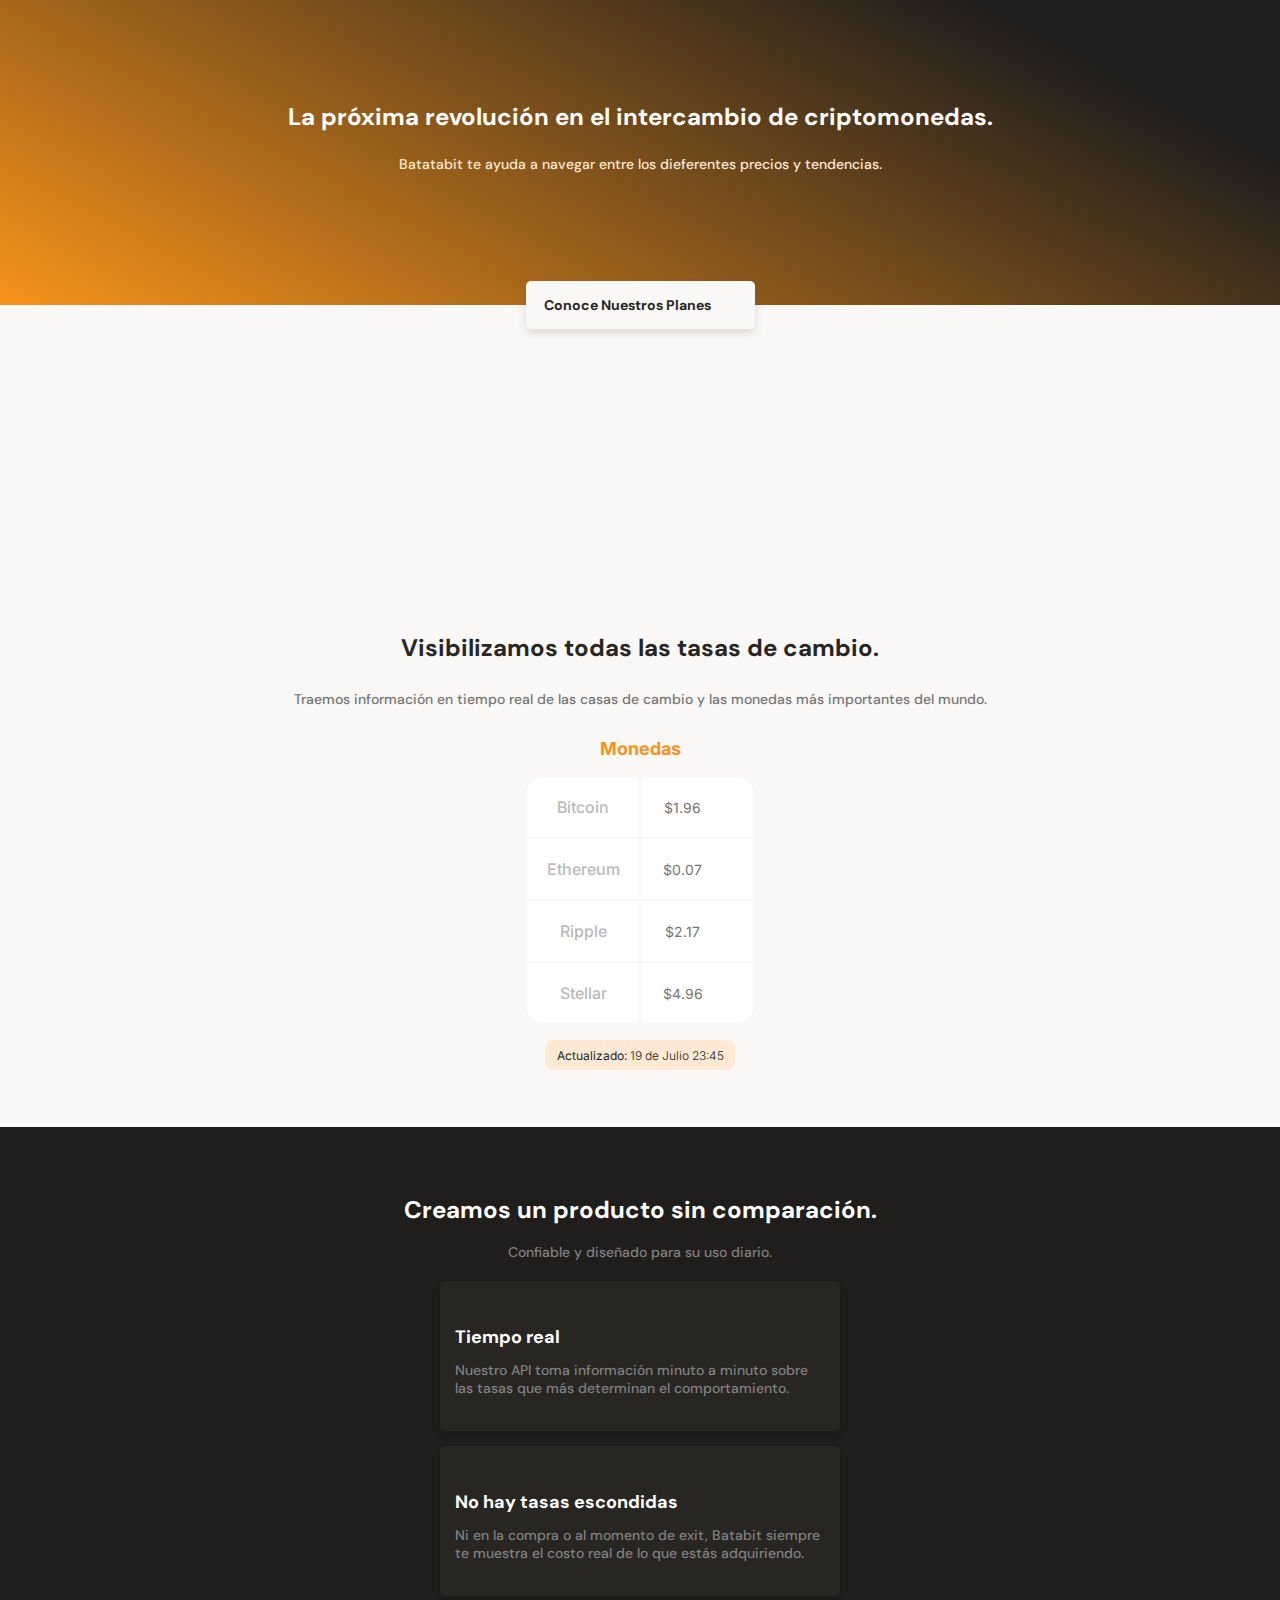
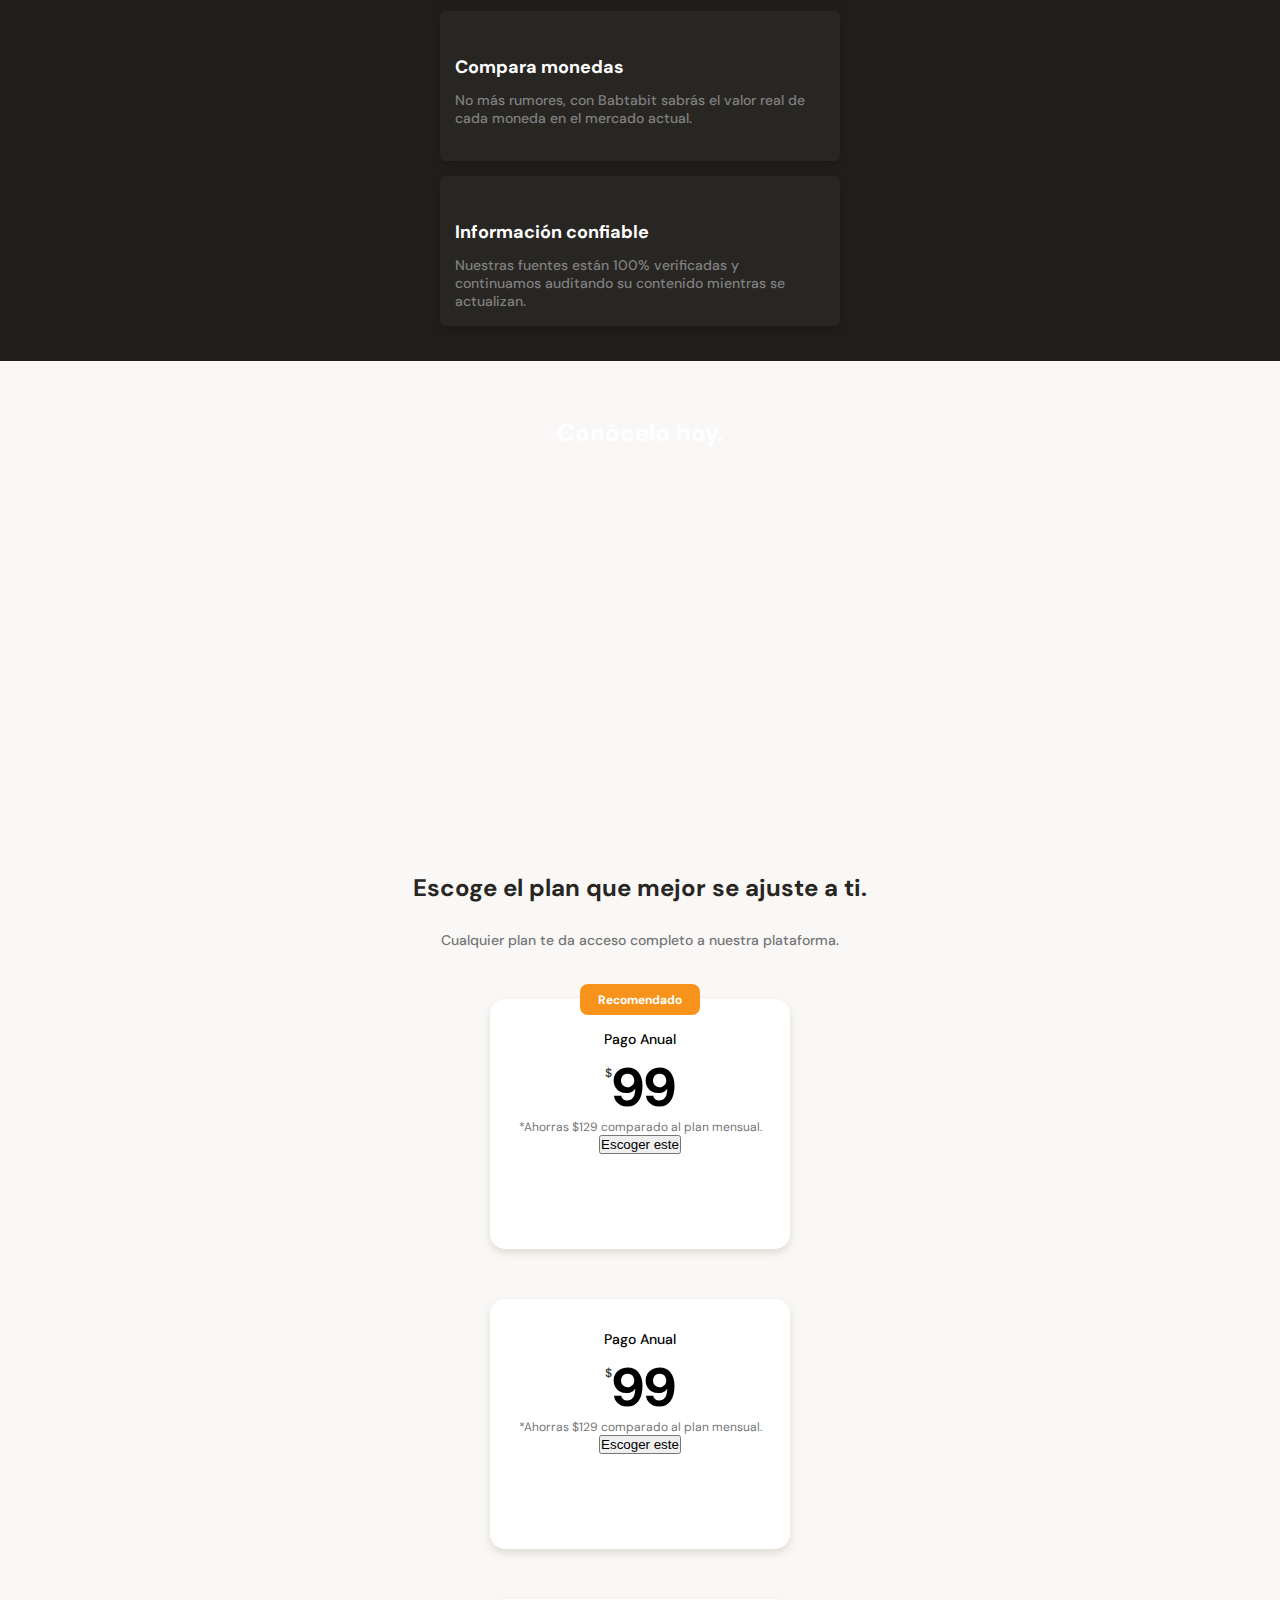
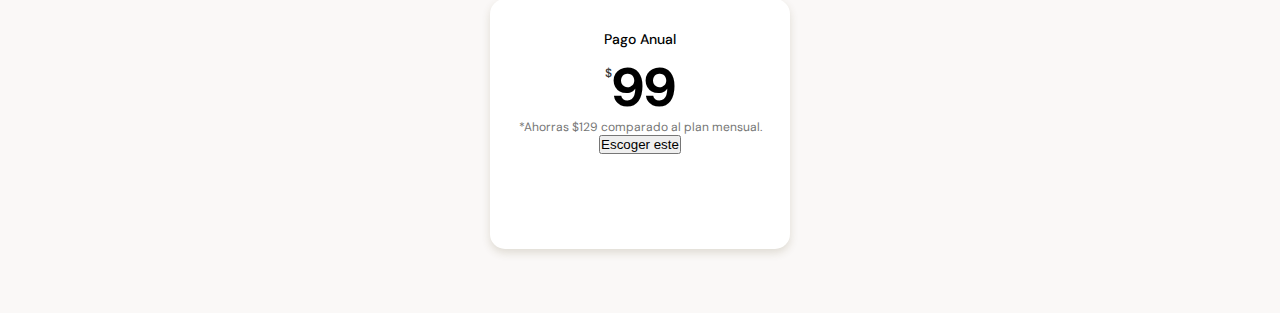
==== commit 9262de3f: "Detallando estilos en tarjetas de planes" ====
--- a/index.html
+++ b/index.html
@@ -210,8 +210,12 @@
             <section class="main__product-detail">
                 <span class="product-detail__batata-logo"></span>
                 <div class="product-detail__title">
-                    <h2 class="product-detail-title__main">Creamos un producto sin comparación.</h2>
-                    <p class="product-detail-title__second">Confiable y diseñado para su uso diario.</p>
+                    <h2 class="product-detail-title__main">
+                        Creamos un producto sin comparación.
+                    </h2>
+                    <p class="product-detail-title__second">
+                        Confiable y diseñado para su uso diario.
+                    </p>
                 </div>
                 <section class="product-cards__container">
                     <article class="product-detail-card">
@@ -225,9 +229,13 @@
 
                     <article class="product-detail-card">
                         <span class="eye product-details-icons"></span>
-                        <p class="product__card-title">No hay tasas escondidas</p>
+                        <p class="product__card-title">
+                            No hay tasas escondidas
+                        </p>
                         <p class="product__card-body">
-                            Ni en la compra o al momento de exit, Batabit siempre te muestra el costo real de lo que estás adquiriendo.
+                            Ni en la compra o al momento de exit, Batabit
+                            siempre te muestra el costo real de lo que estás
+                            adquiriendo.
                         </p>
                     </article>
 
@@ -235,7 +243,8 @@
                         <span class="dollar-sing product-details-icons"></span>
                         <p class="product__card-title">Compara monedas</p>
                         <p class="product__card-body">
-                            No más rumores, con Babtabit sabrás el valor real de cada moneda en el mercado actual.
+                            No más rumores, con Babtabit sabrás el valor real de
+                            cada moneda en el mercado actual.
                         </p>
                     </article>
 
@@ -243,7 +252,9 @@
                         <span class="check-circle product-details-icons"></span>
                         <p class="product__card-title">Información confiable</p>
                         <p class="product__card-body">
-                            Nuestras fuentes están 100% verificadas y continuamos auditando su contenido mientras se actualizan.
+                            Nuestras fuentes están 100% verificadas y
+                            continuamos auditando su contenido mientras se
+                            actualizan.
                         </p>
                     </article>
                 </section>
@@ -253,17 +264,71 @@
             </section>
             <section class="main-plans-container" id="planes">
                 <div class="plans__title">
-                    <h2 class="plans-title__main">Escoge el plan que mejor se ajuste a ti.</h2>
-                    <p class="plans-title__second">Cualquier plan te da acceso completo a nuestra plataforma.</p>
+                    <h2 class="plans-title__main">
+                        Escoge el plan que mejor se ajuste a ti.
+                    </h2>
+                    <p class="plans-title__second">
+                        Cualquier plan te da acceso completo a nuestra
+                        plataforma.
+                    </p>
                 </div>
                 <section class="plans-container__slider">
                     <article class="plans-container__card">
                         <p class="recomendado">Recomendado</p>
                         <div class="plan-info-container">
-                            <h3 class="plan-card-container__title">Pago Anual</h3>
-                            <p class="plan-card-container__price"><span>$</span>99</p>
-                            <p class="plan-card__saving">*Ahorras $129 comparado al plan mensual.</p>
-                            <button class="plane-card-call-to-action">Escoger este<span></span></button>
+                            <h3 class="plan-card-container__title">
+                                Pago Anual
+                            </h3>
+                            <div class="plan-card-price-container">
+                                <span class="plan-card-container__dollar-sings">
+                                    $
+                                </span>
+                                <p class="plan-card-container__price">99</p>
+                            </div>
+                            <p class="plan-card__saving">
+                                *Ahorras $129 comparado al plan mensual.
+                            </p>
+                            <button class="plane-card-call-to-action">
+                                Escoger este<span></span>
+                            </button>
+                        </div>
+                    </article>
+                    <article class="plans-container__card">
+                        <div class="plan-info-container">
+                            <h3 class="plan-card-container__title">
+                                Pago Anual
+                            </h3>
+                            <div class="plan-card-price-container">
+                                <span class="plan-card-container__dollar-sings">
+                                    $
+                                </span>
+                                <p class="plan-card-container__price">99</p>
+                            </div>
+                            <p class="plan-card__saving">
+                                *Ahorras $129 comparado al plan mensual.
+                            </p>
+                            <button class="plane-card-call-to-action">
+                                Escoger este<span></span>
+                            </button>
+                        </div>
+                    </article>
+                    <article class="plans-container__card">
+                        <div class="plan-info-container">
+                            <h3 class="plan-card-container__title">
+                                Pago Anual
+                            </h3>
+                            <div class="plan-card-price-container">
+                                <span class="plan-card-container__dollar-sings">
+                                    $
+                                </span>
+                                <p class="plan-card-container__price">99</p>
+                            </div>
+                            <p class="plan-card__saving">
+                                *Ahorras $129 comparado al plan mensual.
+                            </p>
+                            <button class="plane-card-call-to-action">
+                                Escoger este<span></span>
+                            </button>
                         </div>
                     </article>
                 </section>
--- a/css/style.css
+++ b/css/style.css
@@ -467,13 +467,64 @@
 
 .plans-container__card {
     position: relative;
-    width: 70%;
-    min-width: 23rem;
+    width: 60%;
+    min-width: 19rem;
     max-width: 30rem;
     height: 25rem;
     margin: 5rem auto 0;
-    padding: 0 1.5rem;
+    padding: 3.1rem 1.5rem 2.4rem;
     background-color: var(--just-white);
     border-radius: 15px;
     box-shadow: 0 4px 8px rgba(89, 73, 30, 0.16);
 }
+
+.recomendado {
+    position: absolute;
+    width: 12rem;
+    height: 3.1rem;
+    padding: 0.9rem;
+    top: -1.55rem;
+    left: calc(50% - 6rem);
+    font-size: 1.2rem;
+    line-height: 1.5rem;
+    font-weight: bold;
+    border-radius: 8px;
+    background-color: var(--bitcoin-orange);
+    color: var(--just-white);
+}
+
+.plan-card-container__title {
+    margin-bottom: 0.8rem;
+    font-size: 1.4rem;
+    font-weight: 500;
+    color: black;
+}
+
+.plan-card-price-container {
+    display: grid;
+    grid-template-columns: auto auto;
+}
+
+.plan-card-container__price {
+    justify-self: flex-start;
+    align-self: flex-start;
+    font-family: "Inter", sans-serif;
+    font-size: 5.2rem;
+    font-weight: bold;
+    line-height: 6.3rem;
+    color: black;
+}
+
+.plan-card-container__dollar-sings {
+    justify-self: flex-end;
+    padding-top: 0.9rem;
+    font-size: 1.2rem;
+    font-weight: 500;
+    color: #363636;
+}
+
+.plan-card__saving {
+    font-size: 1.2rem;
+
+    color: var(--grey-texts);
+}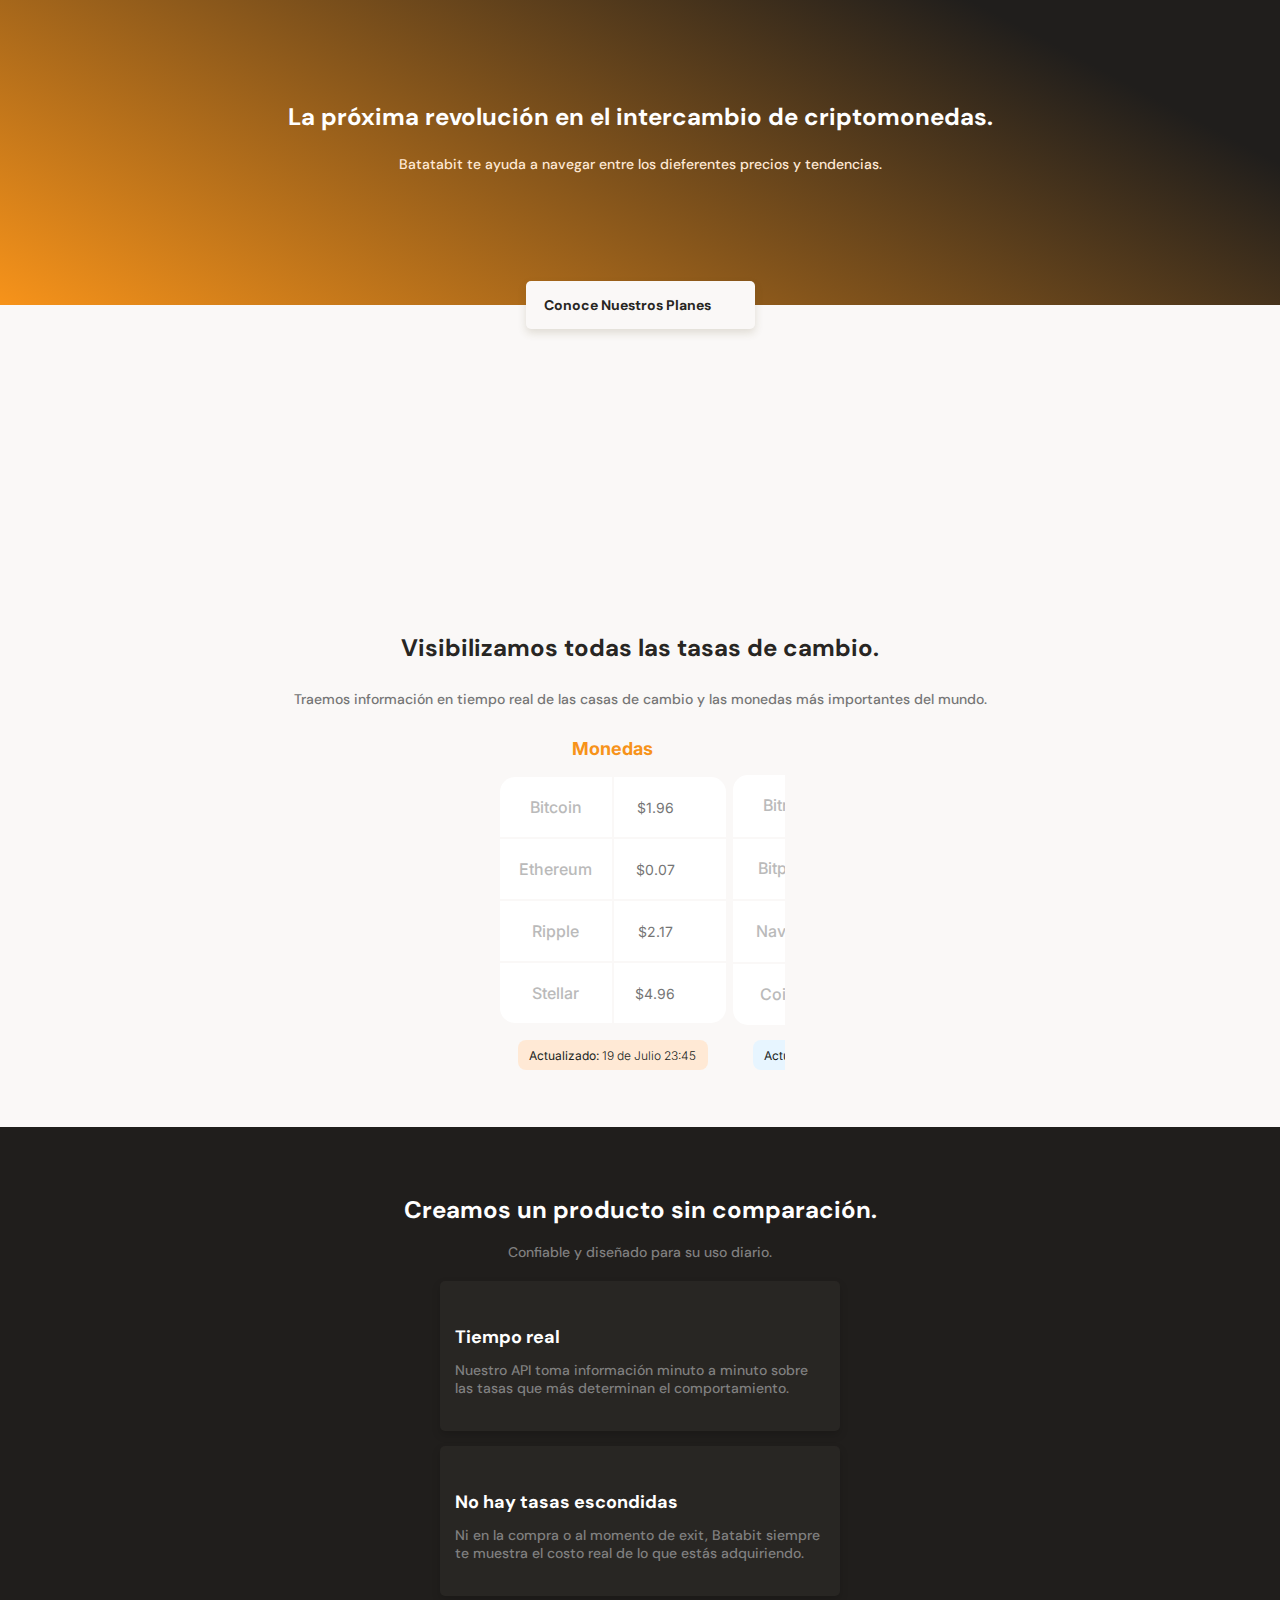
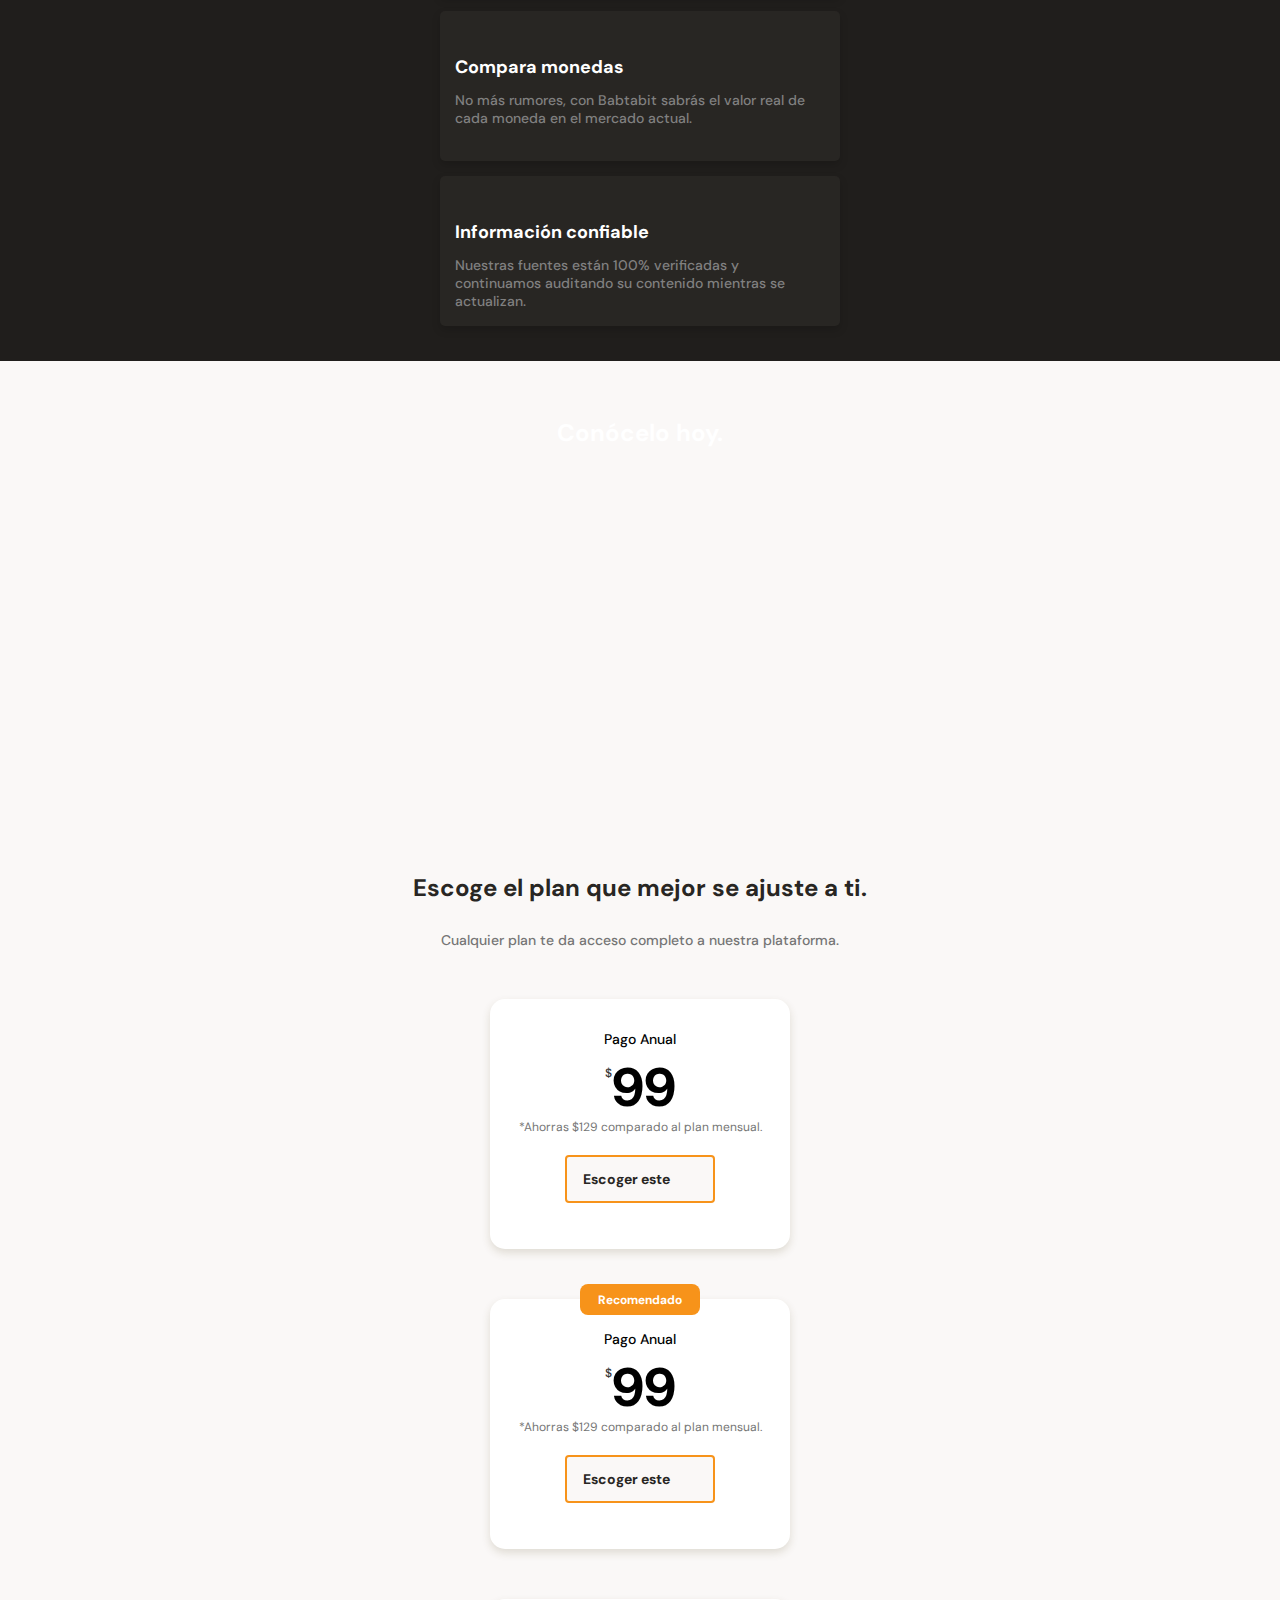
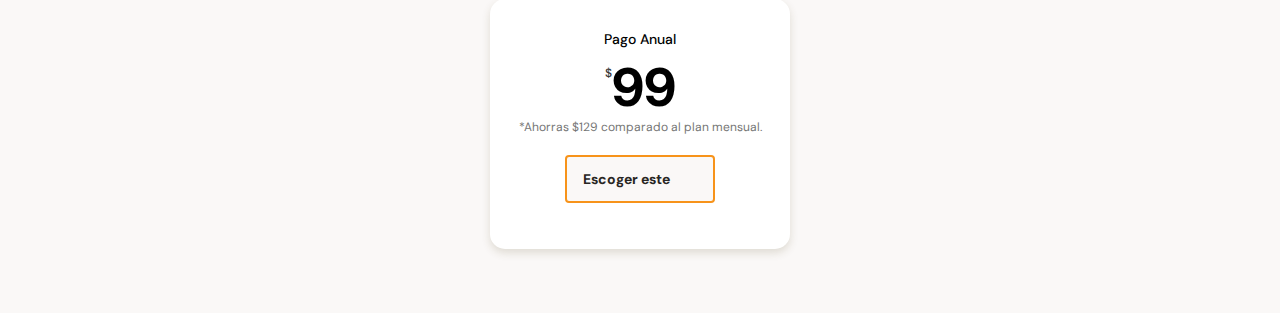
==== commit 08464a02: "Aplicando estilos al botón de call to action" ====
--- a/index.html
+++ b/index.html
@@ -38,7 +38,7 @@
             </div>
         </header>
         <main class="main">
-            <section class="main__exchange-container">
+            <section class="main__exchange-container main-table-conta">
                 <figure
                     class="main-exchange-container__background-img-container"
                 >
@@ -274,6 +274,27 @@
                 </div>
                 <section class="plans-container__slider">
                     <article class="plans-container__card">
+                        <div class="plan-info-container">
+                            <h3 class="plan-card-container__title">
+                                Pago Anual
+                            </h3>
+                            <div class="plan-card-price-container">
+                                <span class="plan-card-container__dollar-sings">
+                                    $
+                                </span>
+                                <p class="plan-card-container__price">99</p>
+                            </div>
+                            <p class="plan-card__saving">
+                                *Ahorras $129 comparado al plan mensual.
+                            </p>
+                            <button class="plane-card-call-to-action">
+                                Escoger este<span
+                                class="plane-card-call-to-action__arrow"
+                                ></span>
+                            </button>
+                        </div>
+                    </article>
+                    <article class="plans-container__card">
                         <p class="recomendado">Recomendado</p>
                         <div class="plan-info-container">
                             <h3 class="plan-card-container__title">
@@ -289,7 +310,9 @@
                                 *Ahorras $129 comparado al plan mensual.
                             </p>
                             <button class="plane-card-call-to-action">
-                                Escoger este<span></span>
+                                Escoger este<span
+                                    class="plane-card-call-to-action__arrow"
+                                ></span>
                             </button>
                         </div>
                     </article>
@@ -308,26 +331,9 @@
                                 *Ahorras $129 comparado al plan mensual.
                             </p>
                             <button class="plane-card-call-to-action">
-                                Escoger este<span></span>
-                            </button>
-                        </div>
-                    </article>
-                    <article class="plans-container__card">
-                        <div class="plan-info-container">
-                            <h3 class="plan-card-container__title">
-                                Pago Anual
-                            </h3>
-                            <div class="plan-card-price-container">
-                                <span class="plan-card-container__dollar-sings">
-                                    $
-                                </span>
-                                <p class="plan-card-container__price">99</p>
-                            </div>
-                            <p class="plan-card__saving">
-                                *Ahorras $129 comparado al plan mensual.
-                            </p>
-                            <button class="plane-card-call-to-action">
-                                Escoger este<span></span>
+                                Escoger este<span
+                                    class="plane-card-call-to-action__arrow"
+                                ></span>
                             </button>
                         </div>
                     </article>
--- a/css/style.css
+++ b/css/style.css
@@ -1,530 +1,554 @@
-/*
-    1. Posicionamiento.
-    2. Modelo de caja (Box model).
-    3. Tipografía.
-    4. Visuales.
-    5. Otros.
-*/
-
-:root {
-    /* Colores */
-    --bitcoin-orange: #f7931a;
-    --soft-orange: #ffe9d5;
-    --secundary-blue: #1a9af7;
-    --soft-blue: #e7f5ff;
-    --warm-black: #201e1c;
-    --black: #282623;
-    --grey: #bababa;
-    --grey-texts: #757575;
-    --off-white: #faf8f7;
-    --just-white: #ffffff;
-    --grey-product-detail-text: #808080;
-}
-
-* {
-    box-sizing: border-box;
-    margin: 0;
-    padding: 0;
-}
-
-html {
-    font-size: 62.5%;
-    font-family: "DM Sans", sans-serif;
-    min-width: 32rem;
-    scroll-behavior: smooth;
-}
-
-img {
-    width: 100%;
-}
-
-.header {
-    position: relative;
-    display: flex;
-    flex-direction: column;
-    justify-content: center;
-    align-items: center; /*me*/
-    width: 100%;
-    height: 30.5rem;
-    text-align: center;
-    background: linear-gradient(207.8deg, #201e1c 16.69%, #f7931a 100%);
-}
-
-.header__img-container {
-    width: 15rem;
-    height: 2.4rem;
-    margin-top: 4.2rem;
-    /* align-self: center; */
-}
-
-.header__title-container {
-    width: 90%;
-    min-width: 28.8rem;
-    max-width: 90rem;
-    height: 21.8rem;
-    margin-top: 4rem;
-    /* align-self: center; */
-}
-
-.title-container__h1 {
-    font-size: 2.4rem;
-    font-weight: bold;
-    line-height: 2.6rem;
-    color: var(--just-white);
-}
-
-.title-container__text {
-    margin-top: 2.5rem;
-    font-size: 1.4rem;
-    font-weight: 500;
-    line-height: 1.8rem;
-    color: var(--soft-orange);
-}
-
-.header-title-container__button {
-    position: absolute;
-    left: calc(50% - 114.5px);
-    top: calc(100% - 24px);
-    display: block;
-    padding: 1.5rem;
-    width: 22.9rem;
-    height: 4.8rem;
-    background-color: var(--off-white);
-    /* Sombra */
-    box-shadow: 0 4px 8px rgba(89, 73, 30, 0.16);
-    border: none;
-    border-radius: 5px;
-    font-size: 1.4rem;
-    font-weight: bold;
-    text-decoration: none;
-    color: var(--black);
-}
-
-.header-button__down-arrow {
-    display: inline-block;
-    width: 1.3rem;
-    height: 0.8rem;
-    margin-left: 1rem;
-    background: url("../assets/icons/arrow.svg") no-repeat center;
-}
-
-.main {
-    width: 100%;
-    height: auto;
-    background-color: var(--off-white);
-}
-
-.main__exchange-container {
-    width: 100%;
-    height: auto;
-    padding-top: 8rem;
-    padding-bottom: 3rem;
-    text-align: center;
-}
-
-.main-exchange-container__title {
-    width: 90%;
-    min-width: 28.8rem;
-    max-width: 90rem;
-    margin: 0 auto;
-}
-
-.main-exchange-container__background-img-container {
-    width: 20rem;
-    height: 20rem;
-    margin: 0 auto;
-    margin-bottom: 5rem;
-}
-
-.main-exchange-container__background-img {
-    width: 100%;
-    height: 100%;
-    background: url("../assets/images/Bitcoin.svg") no-repeat center;
-    background-size: cover;
-}
-
-.main-exchange-container__h2 {
-    margin-bottom: 3rem;
-    font-size: 2.4rem;
-    font-weight: bold;
-    line-height: 2.6rem;
-    color: var(--black);
-}
-
-.main-exchange-container__p {
-    margin-bottom: 3rem;
-    font-size: 1.4rem;
-    font-weight: 500;
-    line-height: 1.6rem;
-    color: var(--grey-texts);
-}
-
-.main-currency-table,
-.main-commission-table {
-    width: 70%;
-    min-width: 23.5rem;
-    max-width: 50rem;
-    height: 36rem;
-    margin: 0 auto;
-    font-family: "Inter", sans-serif;
-}
-
-.main-currency-table__title,
-.main-commission-table__title {
-    margin-bottom: 1.5rem;
-    font-size: 1.8rem;
-    font-weight: bold;
-    line-height: 2.3rem;
-    color: var(--bitcoin-orange);
-}
-
-.main-currency-table__container,
-.main-commission-table__container {
-    width: 90%;
-    min-width: 23rem;
-    max-width: 30rem;
-    height: 25rem;
-    margin: 0 auto;
-}
-
-.main-currency-table__table {
-    width: 100%;
-    height: 100%;
-}
-.table__td,
-.exchange {
-    font-size: 1.6rem;
-    font-weight: 500;
-    line-height: 1.9rem;
-    color: var(--grey);
-}
-
-.table__td {
-    width: 50%;
-    background-color: var(--just-white);
-}
-
-.main-currency-table__container .table--top-left {
-    border-radius: 15px 0 0 0;
-}
-
-.main-currency-table__container .table--top-right {
-    border-radius: 0 15px 0 0;
-}
-
-.main-currency-table__container .table--bottom-left {
-    border-radius: 0 0 0 15px;
-}
-
-.main-currency-table__container .table--bottom-right {
-    border-radius: 0 0 15px 0;
-}
-
-.main-currency-table__container .table--right,
-.commission-price {
-    font-size: 1.4rem;
-    font-weight: normal;
-    line-height: 1.7rem;
-    color: var(--grey-texts);
-}
-
-.main-currency-table__container .down,
-.main-currency-table__container .up {
-    display: inline-block;
-    width: 1.5rem;
-    height: 1.5rem;
-    margin-left: 10px;
-    background-size: cover;
-}
-
-.main-currency-table__container .down {
-    background: url("../assets/icons/trending-down.svg") no-repeat center;
-}
-
-.main-currency-table__container .up {
-    background: url("../assets/icons/trending-up.svg") no-repeat center;
-}
-
-.main-commission-table__title {
-    color: var(--secundary-blue);
-}
-
-.main-commission-table__container {
-    display: grid;
-    grid-template: repeat(4, 1fr) / repeat(2, 1fr);
-    align-items: center;
-    border-radius: 15px;
-    background-color: var(--just-white);
-}
-
-.commission-text-container {
-    display: flex;
-    align-items: center;
-    justify-content: center;
-    width: 100%;
-    height: 100%;
-}
-
-.exchanche-text--top-left {
-    border-right: 1px solid var(--off-white);
-    border-bottom: 1px solid var(--off-white);
-}
-
-.exchanche-text--top-right {
-    border-left: 1px solid var(--off-white);
-    border-bottom: 1px solid var(--off-white);
-}
-
-.exchanche-text--middle-left {
-    border-top: 1px solid var(--off-white);
-    border-right: 1px solid var(--off-white);
-    border-bottom: 1px solid var(--off-white);
-}
-
-.exchanche-text--middle-right {
-    border-top: 1px solid var(--off-white);
-    border-bottom: 1px solid var(--off-white);
-    border-left: 1px solid var(--off-white);
-}
-
-.exchanche-text--bottom-left {
-    border-top: 1px solid var(--off-white);
-    border-right: 1px solid var(--off-white);
-}
-
-.exchanche-text--bottom-right {
-    border-top: 1px solid var(--off-white);
-    border-left: 1px solid var(--off-white);
-}
-
-.main-table__date {
-    width: 19rem;
-    height: 3rem;
-    margin: 0 auto;
-    margin-top: 1.5rem;
-    padding: 0.8rem;
-    border-radius: 8px;
-}
-
-.table-date__text {
-    font-size: 1.2rem;
-    font-weight: 300;
-    line-height: 1.5rem;
-    color: var(--warm-black);
-}
-
-.main-currency-table__date--orange {
-    background-color: var(--soft-orange);
-}
-
-.main-exchange-table__date--blue {
-    background-color: var(--soft-blue);
-}
-
-.main-tables-container {
-    display: flex;
-    overflow-x: scroll;
-    width: 23.5rem;
-    margin: 0 auto;
-}
-
-.main__product-detail {
-    position: relative;
-    width: 100%;
-    height: auto;
-    padding: 2rem 1rem;
-    background-color: var(--warm-black);
-}
-
-.product-detail__batata-logo {
-    position: absolute;
-    top: -1rem;
-    left: calc(50% - 2rem);
-    width: 4rem;
-    height: 2.5rem;
-    background: url("../assets/images/papita.svg") no-repeat center;
-}
-
-.product-detail__title {
-    width: 90%;
-    min-width: 28.8rem;
-    height: auto;
-    margin: 5rem auto 0;
-    text-align: center;
-}
-
-.product-detail-title__main {
-    margin-bottom: 2rem;
-    font-size: 2.4rem;
-    font-weight: bold;
-    line-height: 2.6rem;
-    color: var(--just-white);
-}
-
-.product-detail-title__second {
-    margin-bottom: 2rem;
-    font-size: 1.4rem;
-    font-weight: 500;
-    line-height: 1.8rem;
-    color: var(--grey-product-detail-text);
-}
-
-.product-detail-card {
-    width: 90%;
-    min-width: 28.8rem;
-    max-width: 40rem;
-    min-height: 15rem;
-    margin: 1.5rem auto;
-    padding: 1.5rem;
-    background-color: var(--black);
-    border-radius: 5px;
-    box-shadow: 0 4px 8px rgba(0, 0, 0, 0.16);
-}
-
-.product-details-icons {
-    display: block;
-    width: 2.2rem;
-    height: 2.2rem;
-    margin-bottom: 1rem;
-    background-size: cover;
-}
-
-.clock {
-    background: url("../assets/icons/clock.svg") no-repeat center;
-} 
-
-.eye {
-    width: 2.5rem;
-    background: url("../assets/icons/eye.svg") no-repeat center;
-}
-
-.dollar-sing {
-    background: url("../assets/icons/dollar-sign.svg") no-repeat center;
-}
-
-.check-circle {
-    background: url("../assets/icons/check-circle.svg") no-repeat center;
-}
-
-.product__card-title {
-    margin-bottom: 1.5rem;
-    font-size: 1.8rem;
-    font-weight: bold;
-    line-height: 1.8rem;
-    color: var(--just-white);
-}
-
-.product__card-body {
-    font-size: 1.4rem;
-    font-weight: 500;
-    line-height: 1.8rem;
-    color: var(--grey-product-detail-text);
-}
-
-.bitcoin-img-container {
-    width: 100%;
-    height: 50vh;
-    background: url("../assets/images/bitcoinbaby-2x.jpg") no-repeat center;
-    background-size: cover;
-    text-align: center;
-}
-
-.bitcoin-img__title {
-    padding-top: 6.4rem;
-    font-size: 2.4rem;
-    font-weight: bold;
-    line-height: 1.6rem;
-    color: var(--just-white);
-}
-
-.main-plans-container {
-    width: 100%;
-    padding: 6.4rem 0;
-    text-align: center;
-}
-
-.plans__title {
-    width: 90%;
-    min-width: 28.8rem;
-    height: auto;
-    margin: 0 auto 5rem;
-}
-
-.plans-title__main {
-    font-size: 2.4rem;
-    font-weight: bold;
-    line-height: 2.6rem;
-    color: var(--black);
-}
-
-.plans-title__second {
-    margin-top: 3rem;
-    font-size: 1.4rem;
-    font-weight: 500;
-    line-height: 1.8rem;
-    color: var(--grey-texts);
-}
-
-.plans-container__card {
-    position: relative;
-    width: 60%;
-    min-width: 19rem;
-    max-width: 30rem;
-    height: 25rem;
-    margin: 5rem auto 0;
-    padding: 3.1rem 1.5rem 2.4rem;
-    background-color: var(--just-white);
-    border-radius: 15px;
-    box-shadow: 0 4px 8px rgba(89, 73, 30, 0.16);
-}
-
-.recomendado {
-    position: absolute;
-    width: 12rem;
-    height: 3.1rem;
-    padding: 0.9rem;
-    top: -1.55rem;
-    left: calc(50% - 6rem);
-    font-size: 1.2rem;
-    line-height: 1.5rem;
-    font-weight: bold;
-    border-radius: 8px;
-    background-color: var(--bitcoin-orange);
-    color: var(--just-white);
-}
-
-.plan-card-container__title {
-    margin-bottom: 0.8rem;
-    font-size: 1.4rem;
-    font-weight: 500;
-    color: black;
-}
-
-.plan-card-price-container {
-    display: grid;
-    grid-template-columns: auto auto;
-}
-
-.plan-card-container__price {
-    justify-self: flex-start;
-    align-self: flex-start;
-    font-family: "Inter", sans-serif;
-    font-size: 5.2rem;
-    font-weight: bold;
-    line-height: 6.3rem;
-    color: black;
-}
-
-.plan-card-container__dollar-sings {
-    justify-self: flex-end;
-    padding-top: 0.9rem;
-    font-size: 1.2rem;
-    font-weight: 500;
-    color: #363636;
-}
-
-.plan-card__saving {
-    font-size: 1.2rem;
-
-    color: var(--grey-texts);
+/*
+    1. Posicionamiento.
+    2. Modelo de caja (Box model).
+    3. Tipografía.
+    4. Visuales.
+    5. Otros.
+*/
+
+:root {
+    /* Colores */
+    --bitcoin-orange: #f7931a;
+    --soft-orange: #ffe9d5;
+    --secundary-blue: #1a9af7;
+    --soft-blue: #e7f5ff;
+    --warm-black: #201e1c;
+    --black: #282623;
+    --grey: #bababa;
+    --grey-texts: #757575;
+    --off-white: #faf8f7;
+    --just-white: #ffffff;
+    --grey-product-detail-text: #808080;
+}
+
+* {
+    box-sizing: border-box;
+    margin: 0;
+    padding: 0;
+}
+
+html {
+    font-size: 62.5%;
+    font-family: "DM Sans", sans-serif;
+    min-width: 32rem;
+    scroll-behavior: smooth;
+}
+
+img {
+    width: 100%;
+}
+
+.header {
+    position: relative;
+    display: flex;
+    flex-direction: column;
+    justify-content: center;
+    align-items: center; /*me*/
+    width: 100%;
+    height: 30.5rem;
+    text-align: center;
+    background: linear-gradient(207.8deg, #201e1c 16.69%, #f7931a 100%);
+}
+
+.header__img-container {
+    width: 15rem;
+    height: 2.4rem;
+    margin-top: 4.2rem;
+    /* align-self: center; */
+}
+
+.header__title-container {
+    width: 90%;
+    min-width: 28.8rem;
+    max-width: 90rem;
+    height: 21.8rem;
+    margin-top: 4rem;
+    /* align-self: center; */
+}
+
+.title-container__h1 {
+    font-size: 2.4rem;
+    font-weight: bold;
+    line-height: 2.6rem;
+    color: var(--just-white);
+}
+
+.title-container__text {
+    margin-top: 2.5rem;
+    font-size: 1.4rem;
+    font-weight: 500;
+    line-height: 1.8rem;
+    color: var(--soft-orange);
+}
+
+.header-title-container__button {
+    position: absolute;
+    left: calc(50% - 114.5px);
+    top: calc(100% - 24px);
+    display: block;
+    padding: 1.5rem;
+    width: 22.9rem;
+    height: 4.8rem;
+    background-color: var(--off-white);
+    /* Sombra */
+    box-shadow: 0 4px 8px rgba(89, 73, 30, 0.16);
+    border: none;
+    border-radius: 5px;
+    font-size: 1.4rem;
+    font-weight: bold;
+    text-decoration: none;
+    color: var(--black);
+}
+
+.header-button__down-arrow {
+    display: inline-block;
+    width: 1.3rem;
+    height: 0.8rem;
+    margin-left: 1rem;
+    background: url("../assets/icons/arrow.svg") no-repeat center;
+}
+
+.main {
+    width: 100%;
+    height: auto;
+    background-color: var(--off-white);
+}
+
+.main__exchange-container {
+    width: 100%;
+    height: auto;
+    padding-top: 8rem;
+    padding-bottom: 3rem;
+    text-align: center;
+}
+
+.main-exchange-container__title {
+    width: 90%;
+    min-width: 28.8rem;
+    max-width: 90rem;
+    margin: 0 auto;
+}
+
+.main-exchange-container__background-img-container {
+    width: 20rem;
+    height: 20rem;
+    margin: 0 auto;
+    margin-bottom: 5rem;
+}
+
+.main-exchange-container__background-img {
+    width: 100%;
+    height: 100%;
+    background: url("../assets/images/Bitcoin.svg") no-repeat center;
+    background-size: cover;
+}
+
+.main-exchange-container__h2 {
+    margin-bottom: 3rem;
+    font-size: 2.4rem;
+    font-weight: bold;
+    line-height: 2.6rem;
+    color: var(--black);
+}
+
+.main-exchange-container__p {
+    margin-bottom: 3rem;
+    font-size: 1.4rem;
+    font-weight: 500;
+    line-height: 1.6rem;
+    color: var(--grey-texts);
+}
+
+.main-currency-table,
+.main-commission-table {
+    width: 70%;
+    min-width: 23.5rem;
+    max-width: 50rem;
+    height: 36rem;
+    margin: 0 auto;
+    font-family: "Inter", sans-serif;
+}
+
+.main-currency-table__title,
+.main-commission-table__title {
+    margin-bottom: 1.5rem;
+    font-size: 1.8rem;
+    font-weight: bold;
+    line-height: 2.3rem;
+    color: var(--bitcoin-orange);
+}
+
+.main-currency-table__container,
+.main-commission-table__container {
+    width: 90%;
+    min-width: 23rem;
+    max-width: 30rem;
+    height: 25rem;
+    margin: 0 auto;
+}
+
+.main-currency-table__table {
+    width: 100%;
+    height: 100%;
+}
+.table__td,
+.exchange {
+    font-size: 1.6rem;
+    font-weight: 500;
+    line-height: 1.9rem;
+    color: var(--grey);
+}
+
+.table__td {
+    width: 50%;
+    background-color: var(--just-white);
+}
+
+.main-currency-table__container .table--top-left {
+    border-radius: 15px 0 0 0;
+}
+
+.main-currency-table__container .table--top-right {
+    border-radius: 0 15px 0 0;
+}
+
+.main-currency-table__container .table--bottom-left {
+    border-radius: 0 0 0 15px;
+}
+
+.main-currency-table__container .table--bottom-right {
+    border-radius: 0 0 15px 0;
+}
+
+.main-currency-table__container .table--right,
+.commission-price {
+    font-size: 1.4rem;
+    font-weight: normal;
+    line-height: 1.7rem;
+    color: var(--grey-texts);
+}
+
+.main-currency-table__container .down,
+.main-currency-table__container .up {
+    display: inline-block;
+    width: 1.5rem;
+    height: 1.5rem;
+    margin-left: 10px;
+    background-size: cover;
+}
+
+.main-currency-table__container .down {
+    background: url("../assets/icons/trending-down.svg") no-repeat center;
+}
+
+.main-currency-table__container .up {
+    background: url("../assets/icons/trending-up.svg") no-repeat center;
+}
+
+.main-commission-table__title {
+    color: var(--secundary-blue);
+}
+
+.main-commission-table__container {
+    display: grid;
+    grid-template: repeat(4, 1fr) / repeat(2, 1fr);
+    align-items: center;
+    border-radius: 15px;
+    background-color: var(--just-white);
+}
+
+.commission-text-container {
+    display: flex;
+    align-items: center;
+    justify-content: center;
+    width: 100%;
+    height: 100%;
+}
+
+.exchanche-text--top-left {
+    border-right: 1px solid var(--off-white);
+    border-bottom: 1px solid var(--off-white);
+}
+
+.exchanche-text--top-right {
+    border-left: 1px solid var(--off-white);
+    border-bottom: 1px solid var(--off-white);
+}
+
+.exchanche-text--middle-left {
+    border-top: 1px solid var(--off-white);
+    border-right: 1px solid var(--off-white);
+    border-bottom: 1px solid var(--off-white);
+}
+
+.exchanche-text--middle-right {
+    border-top: 1px solid var(--off-white);
+    border-bottom: 1px solid var(--off-white);
+    border-left: 1px solid var(--off-white);
+}
+
+.exchanche-text--bottom-left {
+    border-top: 1px solid var(--off-white);
+    border-right: 1px solid var(--off-white);
+}
+
+.exchanche-text--bottom-right {
+    border-top: 1px solid var(--off-white);
+    border-left: 1px solid var(--off-white);
+}
+
+.main-table__date {
+    width: 19rem;
+    height: 3rem;
+    margin: 0 auto;
+    margin-top: 1.5rem;
+    padding: 0.8rem;
+    border-radius: 8px;
+}
+
+.table-date__text {
+    font-size: 1.2rem;
+    font-weight: 300;
+    line-height: 1.5rem;
+    color: var(--warm-black);
+}
+
+.main-currency-table__date--orange {
+    background-color: var(--soft-orange);
+}
+
+.main-exchange-table__date--blue {
+    background-color: var(--soft-blue);
+}
+
+.main-tables-container {
+    display: flex;
+    width: 29rem;
+    margin: 0 auto;
+    overflow-x: scroll;
+}
+
+.main__product-detail {
+    position: relative;
+    width: 100%;
+    height: auto;
+    padding: 2rem 1rem;
+    background-color: var(--warm-black);
+}
+
+.product-detail__batata-logo {
+    position: absolute;
+    top: -1rem;
+    left: calc(50% - 2rem);
+    width: 4rem;
+    height: 2.5rem;
+    background: url("../assets/images/papita.svg") no-repeat center;
+}
+
+.product-detail__title {
+    width: 90%;
+    min-width: 28.8rem;
+    height: auto;
+    margin: 5rem auto 0;
+    text-align: center;
+}
+
+.product-detail-title__main {
+    margin-bottom: 2rem;
+    font-size: 2.4rem;
+    font-weight: bold;
+    line-height: 2.6rem;
+    color: var(--just-white);
+}
+
+.product-detail-title__second {
+    margin-bottom: 2rem;
+    font-size: 1.4rem;
+    font-weight: 500;
+    line-height: 1.8rem;
+    color: var(--grey-product-detail-text);
+}
+
+.product-detail-card {
+    width: 90%;
+    min-width: 28.8rem;
+    max-width: 40rem;
+    min-height: 15rem;
+    margin: 1.5rem auto;
+    padding: 1.5rem;
+    background-color: var(--black);
+    border-radius: 5px;
+    box-shadow: 0 4px 8px rgba(0, 0, 0, 0.16);
+}
+
+.product-details-icons {
+    display: block;
+    width: 2.2rem;
+    height: 2.2rem;
+    margin-bottom: 1rem;
+    background-size: cover;
+}
+
+.clock {
+    background: url("../assets/icons/clock.svg") no-repeat center;
+} 
+
+.eye {
+    width: 2.5rem;
+    background: url("../assets/icons/eye.svg") no-repeat center;
+}
+
+.dollar-sing {
+    background: url("../assets/icons/dollar-sign.svg") no-repeat center;
+}
+
+.check-circle {
+    background: url("../assets/icons/check-circle.svg") no-repeat center;
+}
+
+.product__card-title {
+    margin-bottom: 1.5rem;
+    font-size: 1.8rem;
+    font-weight: bold;
+    line-height: 1.8rem;
+    color: var(--just-white);
+}
+
+.product__card-body {
+    font-size: 1.4rem;
+    font-weight: 500;
+    line-height: 1.8rem;
+    color: var(--grey-product-detail-text);
+}
+
+.bitcoin-img-container {
+    width: 100%;
+    height: 50vh;
+    background: url("../assets/images/bitcoinbaby-2x.jpg") no-repeat center;
+    background-size: cover;
+    text-align: center;
+}
+
+.bitcoin-img__title {
+    padding-top: 6.4rem;
+    font-size: 2.4rem;
+    font-weight: bold;
+    line-height: 1.6rem;
+    color: var(--just-white);
+}
+
+.main-plans-container {
+    width: 100%;
+    padding: 6.4rem 0;
+    text-align: center;
+}
+
+.plans__title {
+    width: 90%;
+    min-width: 28.8rem;
+    height: auto;
+    margin: 0 auto 5rem;
+}
+
+.plans-title__main {
+    font-size: 2.4rem;
+    font-weight: bold;
+    line-height: 2.6rem;
+    color: var(--black);
+}
+
+.plans-title__second {
+    margin-top: 3rem;
+    font-size: 1.4rem;
+    font-weight: 500;
+    line-height: 1.8rem;
+    color: var(--grey-texts);
+}
+
+.plans-container__card {
+    position: relative;
+    width: 60%;
+    min-width: 19rem;
+    max-width: 30rem;
+    height: 25rem;
+    margin: 5rem auto 0;
+    padding: 3.1rem 1.5rem 2.4rem;
+    background-color: var(--just-white);
+    border-radius: 15px;
+    box-shadow: 0 4px 8px rgba(89, 73, 30, 0.16);
+}
+
+.recomendado {
+    position: absolute;
+    width: 12rem;
+    height: 3.1rem;
+    padding: 0.9rem;
+    top: -1.55rem;
+    left: calc(50% - 6rem);
+    font-size: 1.2rem;
+    line-height: 1.5rem;
+    font-weight: bold;
+    border-radius: 8px;
+    background-color: var(--bitcoin-orange);
+    color: var(--just-white);
+}
+
+.plan-card-container__title {
+    margin-bottom: 0.8rem;
+    font-size: 1.4rem;
+    font-weight: 500;
+    color: black;
+}
+
+.plan-card-price-container {
+    display: grid;
+    grid-template-columns: auto auto;
+}
+
+.plan-card-container__price {
+    justify-self: flex-start;
+    align-self: flex-start;
+    font-family: "Inter", sans-serif;
+    font-size: 5.2rem;
+    font-weight: bold;
+    line-height: 6.3rem;
+    color: black;
+}
+
+.plan-card-container__dollar-sings {
+    justify-self: flex-end;
+    padding-top: 0.9rem;
+    font-size: 1.2rem;
+    font-weight: 500;
+    color: #363636;
+}
+
+.plan-card__saving {
+    font-size: 1.2rem;
+    color: var(--grey-texts);
+}
+
+.plane-card-call-to-action {
+    display: flex;
+    align-items: center;
+    justify-content: center;
+    width: 15rem;
+    height: 4.8rem;
+    margin: 2rem auto 0;
+    font-family: 'DM Sans', sans-serif;;
+    font-size: 1.4rem;
+    font-weight: bold;
+    line-height: 1.8rem;
+    background-color: var(--off-white);
+    border: 2px solid var(--bitcoin-orange);
+    border-radius: 4px;
+    color: var(--black);
+}
+
+.plane-card-call-to-action__arrow {
+    display: inline-block;
+    margin-left: 0.8rem;
+    width: 2rem;
+    height: 2rem;
+    background: url("../assets/icons/arrow-right.svg") no-repeat center;
 }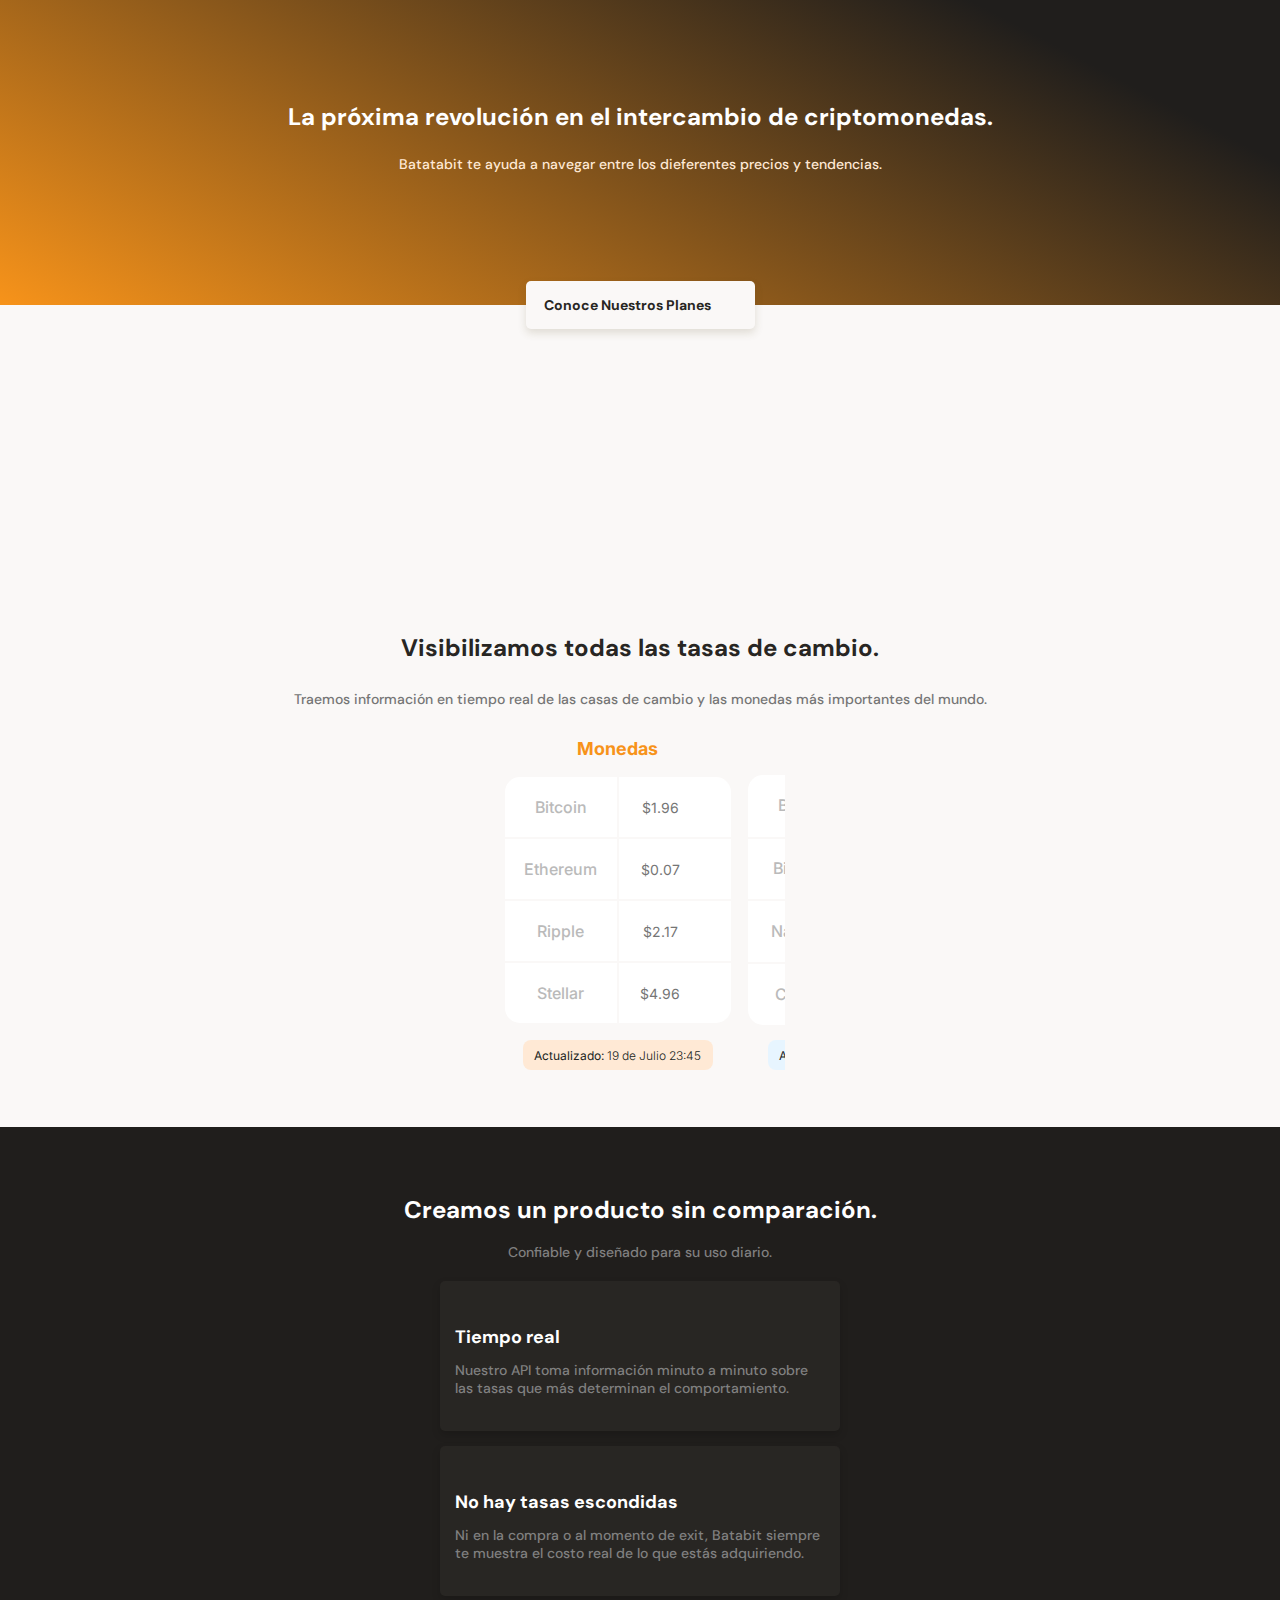
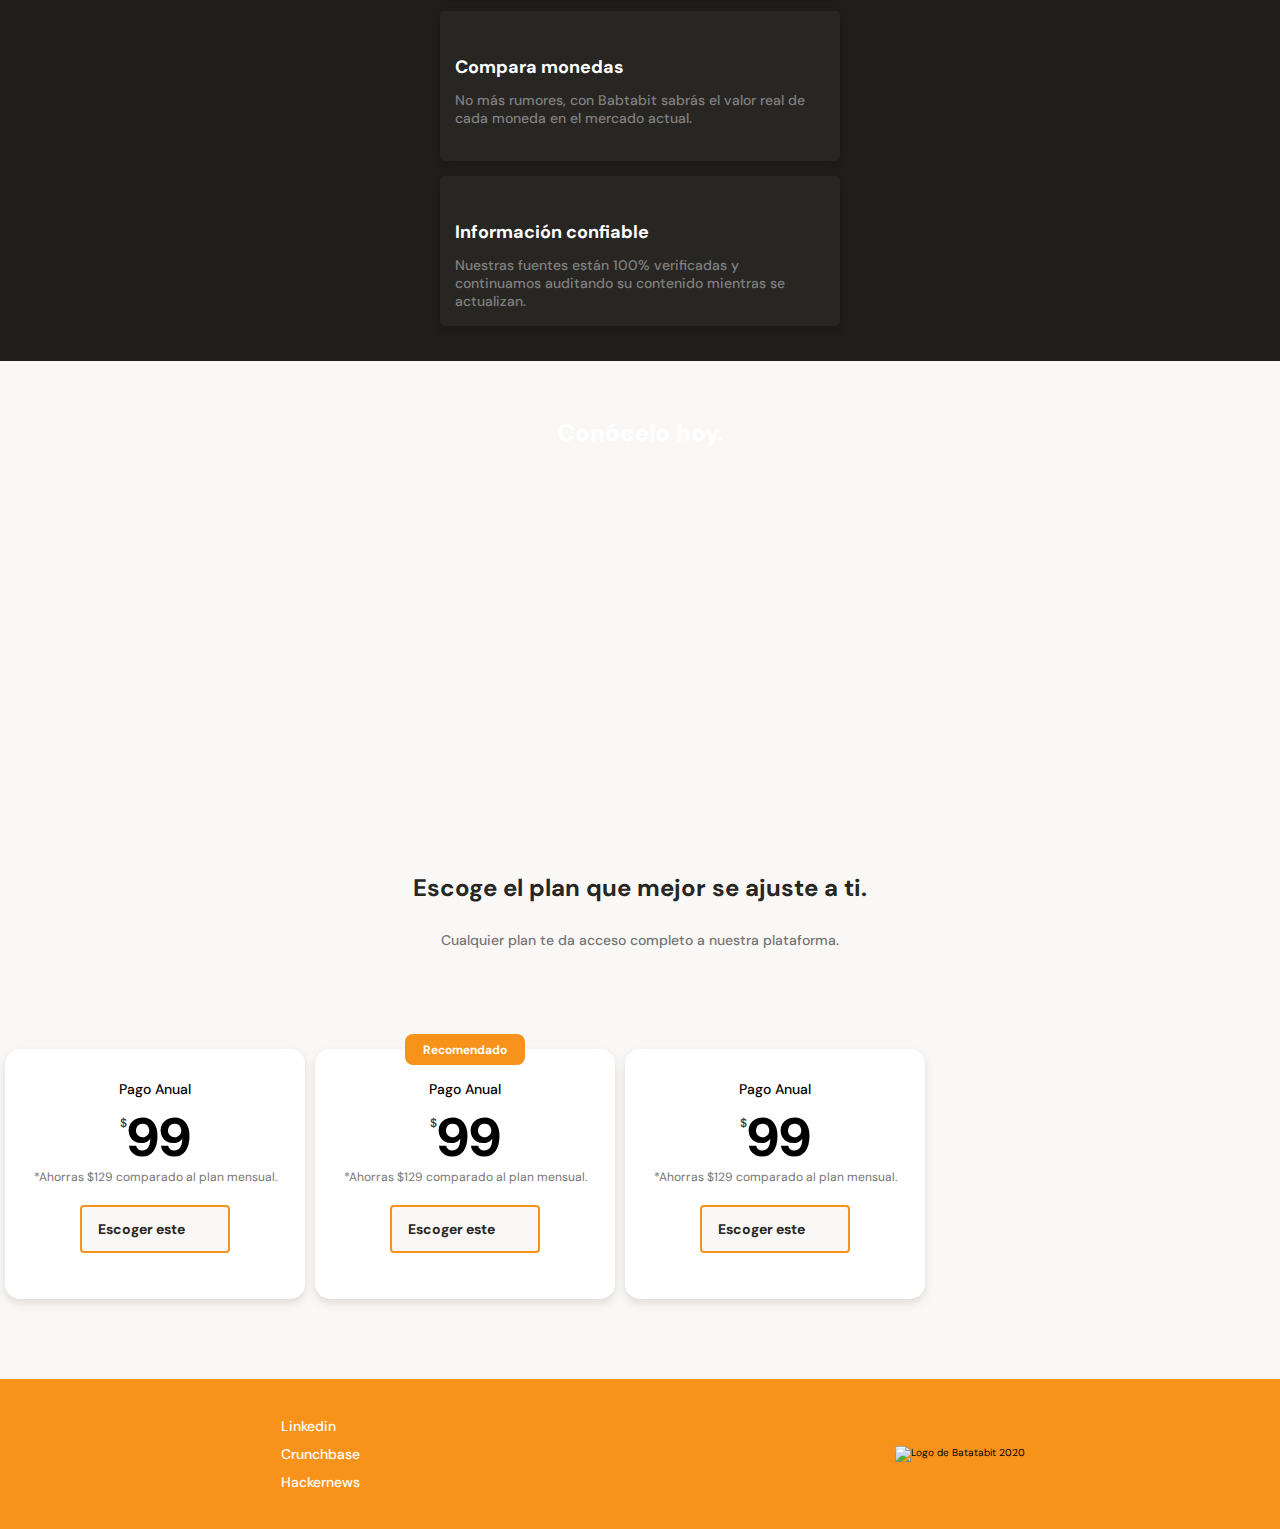
==== commit 778e3890: "Footer" ====
--- a/index.html
+++ b/index.html
@@ -289,7 +289,7 @@
                             </p>
                             <button class="plane-card-call-to-action">
                                 Escoger este<span
-                                class="plane-card-call-to-action__arrow"
+                                    class="plane-card-call-to-action__arrow"
                                 ></span>
                             </button>
                         </div>
@@ -340,6 +340,28 @@
                 </section>
             </section>
         </main>
-        <footer></footer>
+        <footer class="footer">
+            <section class="footer__content footer__left">
+                <ul class="left__social-media-container">
+                    <li class="social-media-container__list-item">
+                        <a class="list-item__social-media" href="#">Linkedin</a>
+                    </li>
+                    <li class="social-media-container__list-item">
+                        <a class="list-item__social-media" href="#">Crunchbase</a>
+                    </li>
+                    <li class="social-media-container__list-item">
+                        <a class="list-item__social-media" href="#">Hackernews</a>
+                    </li>
+                </ul>
+            </section>
+            <section class="footer__content footer__right">
+                <figure class="right__img-container">
+                    <img
+                        src="./assets/images/logo-footer.svg"
+                        alt="Logo de Batatabit 2020"
+                    />
+                </figure>
+            </section>
+        </footer>
     </body>
 </html>
--- a/css/style.css
+++ b/css/style.css
@@ -1,554 +1,610 @@
-/*
-    1. Posicionamiento.
-    2. Modelo de caja (Box model).
-    3. Tipografía.
-    4. Visuales.
-    5. Otros.
-*/
-
-:root {
-    /* Colores */
-    --bitcoin-orange: #f7931a;
-    --soft-orange: #ffe9d5;
-    --secundary-blue: #1a9af7;
-    --soft-blue: #e7f5ff;
-    --warm-black: #201e1c;
-    --black: #282623;
-    --grey: #bababa;
-    --grey-texts: #757575;
-    --off-white: #faf8f7;
-    --just-white: #ffffff;
-    --grey-product-detail-text: #808080;
-}
-
-* {
-    box-sizing: border-box;
-    margin: 0;
-    padding: 0;
-}
-
-html {
-    font-size: 62.5%;
-    font-family: "DM Sans", sans-serif;
-    min-width: 32rem;
-    scroll-behavior: smooth;
-}
-
-img {
-    width: 100%;
-}
-
-.header {
-    position: relative;
-    display: flex;
-    flex-direction: column;
-    justify-content: center;
-    align-items: center; /*me*/
-    width: 100%;
-    height: 30.5rem;
-    text-align: center;
-    background: linear-gradient(207.8deg, #201e1c 16.69%, #f7931a 100%);
-}
-
-.header__img-container {
-    width: 15rem;
-    height: 2.4rem;
-    margin-top: 4.2rem;
-    /* align-self: center; */
-}
-
-.header__title-container {
-    width: 90%;
-    min-width: 28.8rem;
-    max-width: 90rem;
-    height: 21.8rem;
-    margin-top: 4rem;
-    /* align-self: center; */
-}
-
-.title-container__h1 {
-    font-size: 2.4rem;
-    font-weight: bold;
-    line-height: 2.6rem;
-    color: var(--just-white);
-}
-
-.title-container__text {
-    margin-top: 2.5rem;
-    font-size: 1.4rem;
-    font-weight: 500;
-    line-height: 1.8rem;
-    color: var(--soft-orange);
-}
-
-.header-title-container__button {
-    position: absolute;
-    left: calc(50% - 114.5px);
-    top: calc(100% - 24px);
-    display: block;
-    padding: 1.5rem;
-    width: 22.9rem;
-    height: 4.8rem;
-    background-color: var(--off-white);
-    /* Sombra */
-    box-shadow: 0 4px 8px rgba(89, 73, 30, 0.16);
-    border: none;
-    border-radius: 5px;
-    font-size: 1.4rem;
-    font-weight: bold;
-    text-decoration: none;
-    color: var(--black);
-}
-
-.header-button__down-arrow {
-    display: inline-block;
-    width: 1.3rem;
-    height: 0.8rem;
-    margin-left: 1rem;
-    background: url("../assets/icons/arrow.svg") no-repeat center;
-}
-
-.main {
-    width: 100%;
-    height: auto;
-    background-color: var(--off-white);
-}
-
-.main__exchange-container {
-    width: 100%;
-    height: auto;
-    padding-top: 8rem;
-    padding-bottom: 3rem;
-    text-align: center;
-}
-
-.main-exchange-container__title {
-    width: 90%;
-    min-width: 28.8rem;
-    max-width: 90rem;
-    margin: 0 auto;
-}
-
-.main-exchange-container__background-img-container {
-    width: 20rem;
-    height: 20rem;
-    margin: 0 auto;
-    margin-bottom: 5rem;
-}
-
-.main-exchange-container__background-img {
-    width: 100%;
-    height: 100%;
-    background: url("../assets/images/Bitcoin.svg") no-repeat center;
-    background-size: cover;
-}
-
-.main-exchange-container__h2 {
-    margin-bottom: 3rem;
-    font-size: 2.4rem;
-    font-weight: bold;
-    line-height: 2.6rem;
-    color: var(--black);
-}
-
-.main-exchange-container__p {
-    margin-bottom: 3rem;
-    font-size: 1.4rem;
-    font-weight: 500;
-    line-height: 1.6rem;
-    color: var(--grey-texts);
-}
-
-.main-currency-table,
-.main-commission-table {
-    width: 70%;
-    min-width: 23.5rem;
-    max-width: 50rem;
-    height: 36rem;
-    margin: 0 auto;
-    font-family: "Inter", sans-serif;
-}
-
-.main-currency-table__title,
-.main-commission-table__title {
-    margin-bottom: 1.5rem;
-    font-size: 1.8rem;
-    font-weight: bold;
-    line-height: 2.3rem;
-    color: var(--bitcoin-orange);
-}
-
-.main-currency-table__container,
-.main-commission-table__container {
-    width: 90%;
-    min-width: 23rem;
-    max-width: 30rem;
-    height: 25rem;
-    margin: 0 auto;
-}
-
-.main-currency-table__table {
-    width: 100%;
-    height: 100%;
-}
-.table__td,
-.exchange {
-    font-size: 1.6rem;
-    font-weight: 500;
-    line-height: 1.9rem;
-    color: var(--grey);
-}
-
-.table__td {
-    width: 50%;
-    background-color: var(--just-white);
-}
-
-.main-currency-table__container .table--top-left {
-    border-radius: 15px 0 0 0;
-}
-
-.main-currency-table__container .table--top-right {
-    border-radius: 0 15px 0 0;
-}
-
-.main-currency-table__container .table--bottom-left {
-    border-radius: 0 0 0 15px;
-}
-
-.main-currency-table__container .table--bottom-right {
-    border-radius: 0 0 15px 0;
-}
-
-.main-currency-table__container .table--right,
-.commission-price {
-    font-size: 1.4rem;
-    font-weight: normal;
-    line-height: 1.7rem;
-    color: var(--grey-texts);
-}
-
-.main-currency-table__container .down,
-.main-currency-table__container .up {
-    display: inline-block;
-    width: 1.5rem;
-    height: 1.5rem;
-    margin-left: 10px;
-    background-size: cover;
-}
-
-.main-currency-table__container .down {
-    background: url("../assets/icons/trending-down.svg") no-repeat center;
-}
-
-.main-currency-table__container .up {
-    background: url("../assets/icons/trending-up.svg") no-repeat center;
-}
-
-.main-commission-table__title {
-    color: var(--secundary-blue);
-}
-
-.main-commission-table__container {
-    display: grid;
-    grid-template: repeat(4, 1fr) / repeat(2, 1fr);
-    align-items: center;
-    border-radius: 15px;
-    background-color: var(--just-white);
-}
-
-.commission-text-container {
-    display: flex;
-    align-items: center;
-    justify-content: center;
-    width: 100%;
-    height: 100%;
-}
-
-.exchanche-text--top-left {
-    border-right: 1px solid var(--off-white);
-    border-bottom: 1px solid var(--off-white);
-}
-
-.exchanche-text--top-right {
-    border-left: 1px solid var(--off-white);
-    border-bottom: 1px solid var(--off-white);
-}
-
-.exchanche-text--middle-left {
-    border-top: 1px solid var(--off-white);
-    border-right: 1px solid var(--off-white);
-    border-bottom: 1px solid var(--off-white);
-}
-
-.exchanche-text--middle-right {
-    border-top: 1px solid var(--off-white);
-    border-bottom: 1px solid var(--off-white);
-    border-left: 1px solid var(--off-white);
-}
-
-.exchanche-text--bottom-left {
-    border-top: 1px solid var(--off-white);
-    border-right: 1px solid var(--off-white);
-}
-
-.exchanche-text--bottom-right {
-    border-top: 1px solid var(--off-white);
-    border-left: 1px solid var(--off-white);
-}
-
-.main-table__date {
-    width: 19rem;
-    height: 3rem;
-    margin: 0 auto;
-    margin-top: 1.5rem;
-    padding: 0.8rem;
-    border-radius: 8px;
-}
-
-.table-date__text {
-    font-size: 1.2rem;
-    font-weight: 300;
-    line-height: 1.5rem;
-    color: var(--warm-black);
-}
-
-.main-currency-table__date--orange {
-    background-color: var(--soft-orange);
-}
-
-.main-exchange-table__date--blue {
-    background-color: var(--soft-blue);
-}
-
-.main-tables-container {
-    display: flex;
-    width: 29rem;
-    margin: 0 auto;
-    overflow-x: scroll;
-}
-
-.main__product-detail {
-    position: relative;
-    width: 100%;
-    height: auto;
-    padding: 2rem 1rem;
-    background-color: var(--warm-black);
-}
-
-.product-detail__batata-logo {
-    position: absolute;
-    top: -1rem;
-    left: calc(50% - 2rem);
-    width: 4rem;
-    height: 2.5rem;
-    background: url("../assets/images/papita.svg") no-repeat center;
-}
-
-.product-detail__title {
-    width: 90%;
-    min-width: 28.8rem;
-    height: auto;
-    margin: 5rem auto 0;
-    text-align: center;
-}
-
-.product-detail-title__main {
-    margin-bottom: 2rem;
-    font-size: 2.4rem;
-    font-weight: bold;
-    line-height: 2.6rem;
-    color: var(--just-white);
-}
-
-.product-detail-title__second {
-    margin-bottom: 2rem;
-    font-size: 1.4rem;
-    font-weight: 500;
-    line-height: 1.8rem;
-    color: var(--grey-product-detail-text);
-}
-
-.product-detail-card {
-    width: 90%;
-    min-width: 28.8rem;
-    max-width: 40rem;
-    min-height: 15rem;
-    margin: 1.5rem auto;
-    padding: 1.5rem;
-    background-color: var(--black);
-    border-radius: 5px;
-    box-shadow: 0 4px 8px rgba(0, 0, 0, 0.16);
-}
-
-.product-details-icons {
-    display: block;
-    width: 2.2rem;
-    height: 2.2rem;
-    margin-bottom: 1rem;
-    background-size: cover;
-}
-
-.clock {
-    background: url("../assets/icons/clock.svg") no-repeat center;
-} 
-
-.eye {
-    width: 2.5rem;
-    background: url("../assets/icons/eye.svg") no-repeat center;
-}
-
-.dollar-sing {
-    background: url("../assets/icons/dollar-sign.svg") no-repeat center;
-}
-
-.check-circle {
-    background: url("../assets/icons/check-circle.svg") no-repeat center;
-}
-
-.product__card-title {
-    margin-bottom: 1.5rem;
-    font-size: 1.8rem;
-    font-weight: bold;
-    line-height: 1.8rem;
-    color: var(--just-white);
-}
-
-.product__card-body {
-    font-size: 1.4rem;
-    font-weight: 500;
-    line-height: 1.8rem;
-    color: var(--grey-product-detail-text);
-}
-
-.bitcoin-img-container {
-    width: 100%;
-    height: 50vh;
-    background: url("../assets/images/bitcoinbaby-2x.jpg") no-repeat center;
-    background-size: cover;
-    text-align: center;
-}
-
-.bitcoin-img__title {
-    padding-top: 6.4rem;
-    font-size: 2.4rem;
-    font-weight: bold;
-    line-height: 1.6rem;
-    color: var(--just-white);
-}
-
-.main-plans-container {
-    width: 100%;
-    padding: 6.4rem 0;
-    text-align: center;
-}
-
-.plans__title {
-    width: 90%;
-    min-width: 28.8rem;
-    height: auto;
-    margin: 0 auto 5rem;
-}
-
-.plans-title__main {
-    font-size: 2.4rem;
-    font-weight: bold;
-    line-height: 2.6rem;
-    color: var(--black);
-}
-
-.plans-title__second {
-    margin-top: 3rem;
-    font-size: 1.4rem;
-    font-weight: 500;
-    line-height: 1.8rem;
-    color: var(--grey-texts);
-}
-
-.plans-container__card {
-    position: relative;
-    width: 60%;
-    min-width: 19rem;
-    max-width: 30rem;
-    height: 25rem;
-    margin: 5rem auto 0;
-    padding: 3.1rem 1.5rem 2.4rem;
-    background-color: var(--just-white);
-    border-radius: 15px;
-    box-shadow: 0 4px 8px rgba(89, 73, 30, 0.16);
-}
-
-.recomendado {
-    position: absolute;
-    width: 12rem;
-    height: 3.1rem;
-    padding: 0.9rem;
-    top: -1.55rem;
-    left: calc(50% - 6rem);
-    font-size: 1.2rem;
-    line-height: 1.5rem;
-    font-weight: bold;
-    border-radius: 8px;
-    background-color: var(--bitcoin-orange);
-    color: var(--just-white);
-}
-
-.plan-card-container__title {
-    margin-bottom: 0.8rem;
-    font-size: 1.4rem;
-    font-weight: 500;
-    color: black;
-}
-
-.plan-card-price-container {
-    display: grid;
-    grid-template-columns: auto auto;
-}
-
-.plan-card-container__price {
-    justify-self: flex-start;
-    align-self: flex-start;
-    font-family: "Inter", sans-serif;
-    font-size: 5.2rem;
-    font-weight: bold;
-    line-height: 6.3rem;
-    color: black;
-}
-
-.plan-card-container__dollar-sings {
-    justify-self: flex-end;
-    padding-top: 0.9rem;
-    font-size: 1.2rem;
-    font-weight: 500;
-    color: #363636;
-}
-
-.plan-card__saving {
-    font-size: 1.2rem;
-    color: var(--grey-texts);
-}
-
-.plane-card-call-to-action {
-    display: flex;
-    align-items: center;
-    justify-content: center;
-    width: 15rem;
-    height: 4.8rem;
-    margin: 2rem auto 0;
-    font-family: 'DM Sans', sans-serif;;
-    font-size: 1.4rem;
-    font-weight: bold;
-    line-height: 1.8rem;
-    background-color: var(--off-white);
-    border: 2px solid var(--bitcoin-orange);
-    border-radius: 4px;
-    color: var(--black);
-}
-
-.plane-card-call-to-action__arrow {
-    display: inline-block;
-    margin-left: 0.8rem;
-    width: 2rem;
-    height: 2rem;
-    background: url("../assets/icons/arrow-right.svg") no-repeat center;
+/*
+    1. Posicionamiento.
+    2. Modelo de caja (Box model).
+    3. Tipografía.
+    4. Visuales.
+    5. Otros.
+*/
+
+:root {
+    /* Colores */
+    --bitcoin-orange: #f7931a;
+    --soft-orange: #ffe9d5;
+    --secundary-blue: #1a9af7;
+    --soft-blue: #e7f5ff;
+    --warm-black: #201e1c;
+    --black: #282623;
+    --grey: #bababa;
+    --grey-texts: #757575;
+    --off-white: #faf8f7;
+    --just-white: #ffffff;
+    --grey-product-detail-text: #808080;
+}
+
+* {
+    box-sizing: border-box;
+    margin: 0;
+    padding: 0;
+    text-decoration: none;
+    list-style: none;
+}
+
+html {
+    font-size: 62.5%;
+    font-family: "DM Sans", sans-serif;
+    min-width: 32rem;
+    scroll-behavior: smooth;
+}
+
+img {
+    width: 100%;
+}
+
+.header {
+    position: relative;
+    display: flex;
+    flex-direction: column;
+    justify-content: center;
+    align-items: center; /*me*/
+    width: 100%;
+    height: 30.5rem;
+    text-align: center;
+    background: linear-gradient(207.8deg, #201e1c 16.69%, #f7931a 100%);
+}
+
+.header__img-container {
+    width: 15rem;
+    height: 2.4rem;
+    margin-top: 4.2rem;
+    /* align-self: center; */
+}
+
+.header__title-container {
+    width: 90%;
+    min-width: 28.8rem;
+    max-width: 90rem;
+    height: 21.8rem;
+    margin-top: 4rem;
+    /* align-self: center; */
+}
+
+.title-container__h1 {
+    font-size: 2.4rem;
+    font-weight: bold;
+    line-height: 2.6rem;
+    color: var(--just-white);
+}
+
+.title-container__text {
+    margin-top: 2.5rem;
+    font-size: 1.4rem;
+    font-weight: 500;
+    line-height: 1.8rem;
+    color: var(--soft-orange);
+}
+
+.header-title-container__button {
+    position: absolute;
+    left: calc(50% - 114.5px);
+    top: calc(100% - 24px);
+    display: block;
+    padding: 1.5rem;
+    width: 22.9rem;
+    height: 4.8rem;
+    background-color: var(--off-white);
+    /* Sombra */
+    box-shadow: 0 4px 8px rgba(89, 73, 30, 0.16);
+    border: none;
+    border-radius: 5px;
+    font-size: 1.4rem;
+    font-weight: bold;
+    color: var(--black);
+}
+
+.header-button__down-arrow {
+    display: inline-block;
+    width: 1.3rem;
+    height: 0.8rem;
+    margin-left: 1rem;
+    background: url("../assets/icons/arrow.svg") no-repeat center;
+}
+
+.main {
+    width: 100%;
+    height: auto;
+    background-color: var(--off-white);
+}
+
+.main__exchange-container {
+    width: 100%;
+    height: auto;
+    padding-top: 8rem;
+    padding-bottom: 3rem;
+    text-align: center;
+}
+
+.main-exchange-container__title {
+    width: 90%;
+    min-width: 28.8rem;
+    max-width: 90rem;
+    margin: 0 auto;
+}
+
+.main-exchange-container__background-img-container {
+    width: 20rem;
+    height: 20rem;
+    margin: 0 auto;
+    margin-bottom: 5rem;
+}
+
+.main-exchange-container__background-img {
+    width: 100%;
+    height: 100%;
+    background: url("../assets/images/Bitcoin.svg") no-repeat center;
+    background-size: cover;
+}
+
+.main-exchange-container__h2 {
+    margin-bottom: 3rem;
+    font-size: 2.4rem;
+    font-weight: bold;
+    line-height: 2.6rem;
+    color: var(--black);
+}
+
+.main-exchange-container__p {
+    margin-bottom: 3rem;
+    font-size: 1.4rem;
+    font-weight: 500;
+    line-height: 1.6rem;
+    color: var(--grey-texts);
+}
+
+.main-currency-table,
+.main-commission-table {
+    width: 70%;
+    min-width: 23.5rem;
+    max-width: 50rem;
+    height: 36rem;
+    margin: 0 auto;
+    font-family: "Inter", sans-serif;
+}
+
+.main-currency-table__title,
+.main-commission-table__title {
+    margin-bottom: 1.5rem;
+    font-size: 1.8rem;
+    font-weight: bold;
+    line-height: 2.3rem;
+    color: var(--bitcoin-orange);
+}
+
+.main-currency-table__container,
+.main-commission-table__container {
+    width: 90%;
+    min-width: 23rem;
+    max-width: 30rem;
+    height: 25rem;
+    margin: 0 auto;
+}
+
+.main-currency-table__table {
+    width: 100%;
+    height: 100%;
+}
+.table__td,
+.exchange {
+    font-size: 1.6rem;
+    font-weight: 500;
+    line-height: 1.9rem;
+    color: var(--grey);
+}
+
+.table__td {
+    width: 50%;
+    background-color: var(--just-white);
+}
+
+.main-currency-table__container .table--top-left {
+    border-radius: 15px 0 0 0;
+}
+
+.main-currency-table__container .table--top-right {
+    border-radius: 0 15px 0 0;
+}
+
+.main-currency-table__container .table--bottom-left {
+    border-radius: 0 0 0 15px;
+}
+
+.main-currency-table__container .table--bottom-right {
+    border-radius: 0 0 15px 0;
+}
+
+.main-currency-table__container .table--right,
+.commission-price {
+    font-size: 1.4rem;
+    font-weight: normal;
+    line-height: 1.7rem;
+    color: var(--grey-texts);
+}
+
+.main-currency-table__container .down,
+.main-currency-table__container .up {
+    display: inline-block;
+    width: 1.5rem;
+    height: 1.5rem;
+    margin-left: 10px;
+    background-size: cover;
+}
+
+.main-currency-table__container .down {
+    background: url("../assets/icons/trending-down.svg") no-repeat center;
+}
+
+.main-currency-table__container .up {
+    background: url("../assets/icons/trending-up.svg") no-repeat center;
+}
+
+.main-commission-table__title {
+    color: var(--secundary-blue);
+}
+
+.main-commission-table__container {
+    display: grid;
+    grid-template: repeat(4, 1fr) / repeat(2, 1fr);
+    align-items: center;
+    border-radius: 15px;
+    background-color: var(--just-white);
+}
+
+.commission-text-container {
+    display: flex;
+    align-items: center;
+    justify-content: center;
+    width: 100%;
+    height: 100%;
+}
+
+.exchanche-text--top-left {
+    border-right: 1px solid var(--off-white);
+    border-bottom: 1px solid var(--off-white);
+}
+
+.exchanche-text--top-right {
+    border-left: 1px solid var(--off-white);
+    border-bottom: 1px solid var(--off-white);
+}
+
+.exchanche-text--middle-left {
+    border-top: 1px solid var(--off-white);
+    border-right: 1px solid var(--off-white);
+    border-bottom: 1px solid var(--off-white);
+}
+
+.exchanche-text--middle-right {
+    border-top: 1px solid var(--off-white);
+    border-bottom: 1px solid var(--off-white);
+    border-left: 1px solid var(--off-white);
+}
+
+.exchanche-text--bottom-left {
+    border-top: 1px solid var(--off-white);
+    border-right: 1px solid var(--off-white);
+}
+
+.exchanche-text--bottom-right {
+    border-top: 1px solid var(--off-white);
+    border-left: 1px solid var(--off-white);
+}
+
+.main-table__date {
+    width: 19rem;
+    height: 3rem;
+    margin: 0 auto;
+    margin-top: 1.5rem;
+    padding: 0.8rem;
+    border-radius: 8px;
+}
+
+.table-date__text {
+    font-size: 1.2rem;
+    font-weight: 300;
+    line-height: 1.5rem;
+    color: var(--warm-black);
+}
+
+.main-currency-table__date--orange {
+    background-color: var(--soft-orange);
+}
+
+.main-exchange-table__date--blue {
+    background-color: var(--soft-blue);
+}
+
+.main-tables-container {
+    display: flex;
+    width: 29rem;
+    /* gap: 29rem; implementar cuando lleguemos al 95%*/
+    margin: 0 auto;
+    overflow-x: scroll;
+    overscroll-behavior-x: contain;
+    scroll-snap-type: x proximity;
+}
+
+.main-exchange-container__table-container,
+.main-exchange-container__table-container {
+    scroll-snap-align: center;
+}
+
+.main-exchange-container__table-container {
+    margin-right: 0.5rem;
+}
+
+.main-exchange-container__table-container {
+    margin-left: 0.5rem;
+}
+
+.main__product-detail {
+    position: relative;
+    width: 100%;
+    height: auto;
+    padding: 2rem 1rem;
+    background-color: var(--warm-black);
+}
+
+.product-detail__batata-logo {
+    position: absolute;
+    top: -1rem;
+    left: calc(50% - 2rem);
+    width: 4rem;
+    height: 2.5rem;
+    background: url("../assets/images/papita.svg") no-repeat center;
+}
+
+.product-detail__title {
+    width: 90%;
+    min-width: 28.8rem;
+    height: auto;
+    margin: 5rem auto 0;
+    text-align: center;
+}
+
+.product-detail-title__main {
+    margin-bottom: 2rem;
+    font-size: 2.4rem;
+    font-weight: bold;
+    line-height: 2.6rem;
+    color: var(--just-white);
+}
+
+.product-detail-title__second {
+    margin-bottom: 2rem;
+    font-size: 1.4rem;
+    font-weight: 500;
+    line-height: 1.8rem;
+    color: var(--grey-product-detail-text);
+}
+
+.product-detail-card {
+    width: 90%;
+    min-width: 28.8rem;
+    max-width: 40rem;
+    min-height: 15rem;
+    margin: 1.5rem auto;
+    padding: 1.5rem;
+    background-color: var(--black);
+    border-radius: 5px;
+    box-shadow: 0 4px 8px rgba(0, 0, 0, 0.16);
+}
+
+.product-details-icons {
+    display: block;
+    width: 2.2rem;
+    height: 2.2rem;
+    margin-bottom: 1rem;
+    background-size: cover;
+}
+
+.clock {
+    background: url("../assets/icons/clock.svg") no-repeat center;
+}
+
+.eye {
+    width: 2.5rem;
+    background: url("../assets/icons/eye.svg") no-repeat center;
+}
+
+.dollar-sing {
+    background: url("../assets/icons/dollar-sign.svg") no-repeat center;
+}
+
+.check-circle {
+    background: url("../assets/icons/check-circle.svg") no-repeat center;
+}
+
+.product__card-title {
+    margin-bottom: 1.5rem;
+    font-size: 1.8rem;
+    font-weight: bold;
+    line-height: 1.8rem;
+    color: var(--just-white);
+}
+
+.product__card-body {
+    font-size: 1.4rem;
+    font-weight: 500;
+    line-height: 1.8rem;
+    color: var(--grey-product-detail-text);
+}
+
+.bitcoin-img-container {
+    width: 100%;
+    height: 50vh;
+    background: url("../assets/images/bitcoinbaby-2x.jpg") no-repeat center;
+    background-size: cover;
+    text-align: center;
+}
+
+.bitcoin-img__title {
+    padding-top: 6.4rem;
+    font-size: 2.4rem;
+    font-weight: bold;
+    line-height: 1.6rem;
+    color: var(--just-white);
+}
+
+.main-plans-container {
+    width: 100%;
+    padding: 6.4rem 0;
+    text-align: center;
+}
+
+.plans__title {
+    width: 90%;
+    min-width: 28.8rem;
+    height: auto;
+    margin: 0 auto 5rem;
+}
+
+.plans-title__main {
+    font-size: 2.4rem;
+    font-weight: bold;
+    line-height: 2.6rem;
+    color: var(--black);
+}
+
+.plans-title__second {
+    margin-top: 3rem;
+    font-size: 1.4rem;
+    font-weight: 500;
+    line-height: 1.8rem;
+    color: var(--grey-texts);
+}
+
+.plans-container__slider {
+    display: flex;
+    /* gap: 50px; usar cuando se llegue al 95% de implementación */
+    height: 31.6rem;
+    overflow-x: scroll;
+    overscroll-behavior-x: contain;
+    scroll-snap-type: x proximity;
+}
+
+.plans-container__card {
+    position: relative;
+    scroll-snap-align: center;
+    width: 60%;
+    min-width: 19rem;
+    max-width: 30rem;
+    height: 25rem;
+    margin: 5rem 0.5rem 0;
+    padding: 3.1rem 1.5rem 2.4rem;
+    background-color: var(--just-white);
+    border-radius: 15px;
+    box-shadow: 0 4px 8px rgba(89, 73, 30, 0.16);
+}
+
+.recomendado {
+    position: absolute;
+    width: 12rem;
+    height: 3.1rem;
+    padding: 0.9rem;
+    top: -1.55rem;
+    left: calc(50% - 6rem);
+    font-size: 1.2rem;
+    line-height: 1.5rem;
+    font-weight: bold;
+    border-radius: 8px;
+    background-color: var(--bitcoin-orange);
+    color: var(--just-white);
+}
+
+.plan-card-container__title {
+    margin-bottom: 0.8rem;
+    font-size: 1.4rem;
+    font-weight: 500;
+    color: black;
+}
+
+.plan-card-price-container {
+    display: grid;
+    grid-template-columns: auto auto;
+}
+
+.plan-card-container__price {
+    justify-self: flex-start;
+    align-self: flex-start;
+    font-family: "Inter", sans-serif;
+    font-size: 5.2rem;
+    font-weight: bold;
+    line-height: 6.3rem;
+    color: black;
+}
+
+.plan-card-container__dollar-sings {
+    justify-self: flex-end;
+    padding-top: 0.9rem;
+    font-size: 1.2rem;
+    font-weight: 500;
+    color: #363636;
+}
+
+.plan-card__saving {
+    font-size: 1.2rem;
+    color: var(--grey-texts);
+}
+
+.plane-card-call-to-action {
+    display: flex;
+    align-items: center;
+    justify-content: center;
+    width: 15rem;
+    height: 4.8rem;
+    margin: 2rem auto 0;
+    font-family: "DM Sans", sans-serif;
+    font-size: 1.4rem;
+    font-weight: bold;
+    line-height: 1.8rem;
+    background-color: var(--off-white);
+    border: 2px solid var(--bitcoin-orange);
+    border-radius: 4px;
+    color: var(--black);
+}
+
+.plane-card-call-to-action__arrow {
+    display: inline-block;
+    margin-left: 0.8rem;
+    width: 2rem;
+    height: 2rem;
+    background: url("../assets/icons/arrow-right.svg") no-repeat center;
+}
+
+.footer {
+    display: flex;
+    width: 100%;
+    height: 15rem;
+    background-color: var(--bitcoin-orange);
+}
+
+.footer__content {
+    display: flex;
+    justify-content: center;
+    align-items: center;
+    width: 50%;
+}
+
+.left__social-media-container {
+    font-size: 1.4rem;
+    font-weight: 500;
+    line-height: 1.8rem;
+    color: var(--just-white);
+}
+
+.social-media-container__list-item {
+    margin: 1rem 0;
+}
+
+.list-item__social-media {
+    color: var(--just-white);
 }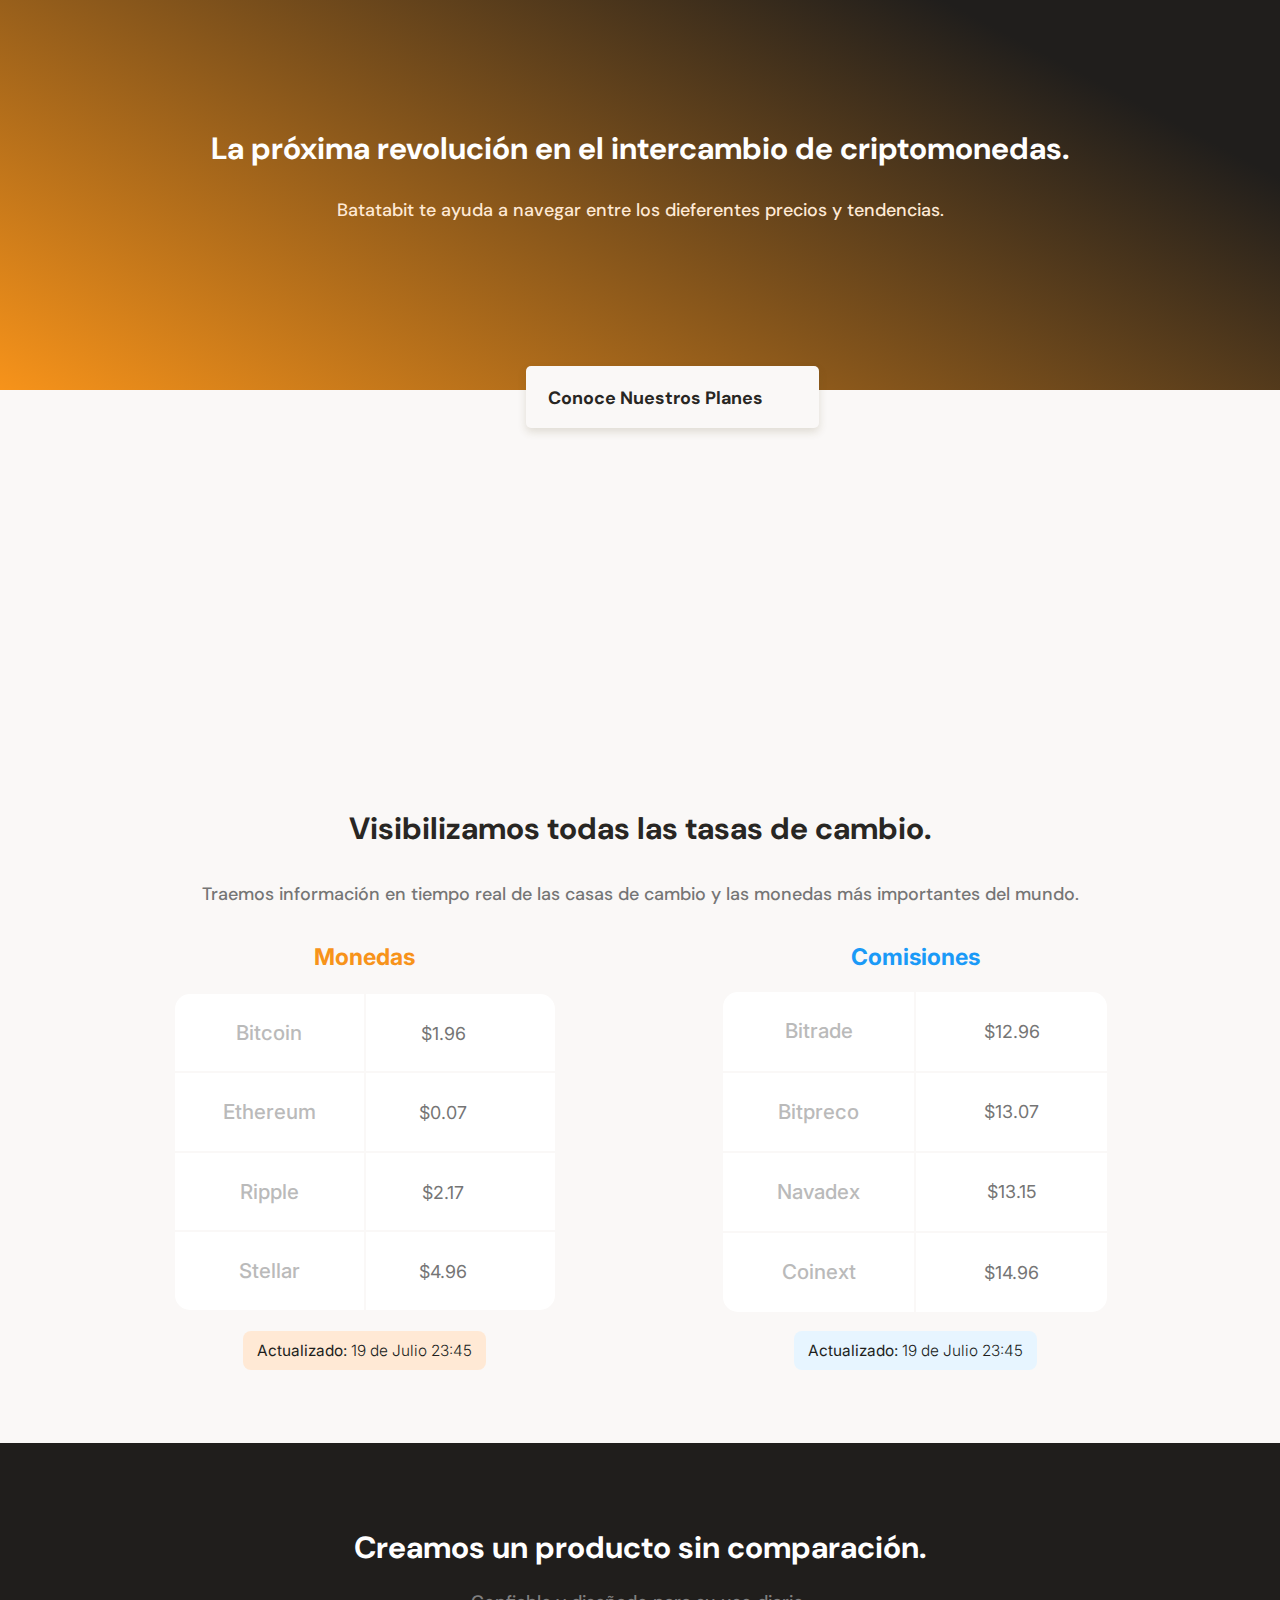
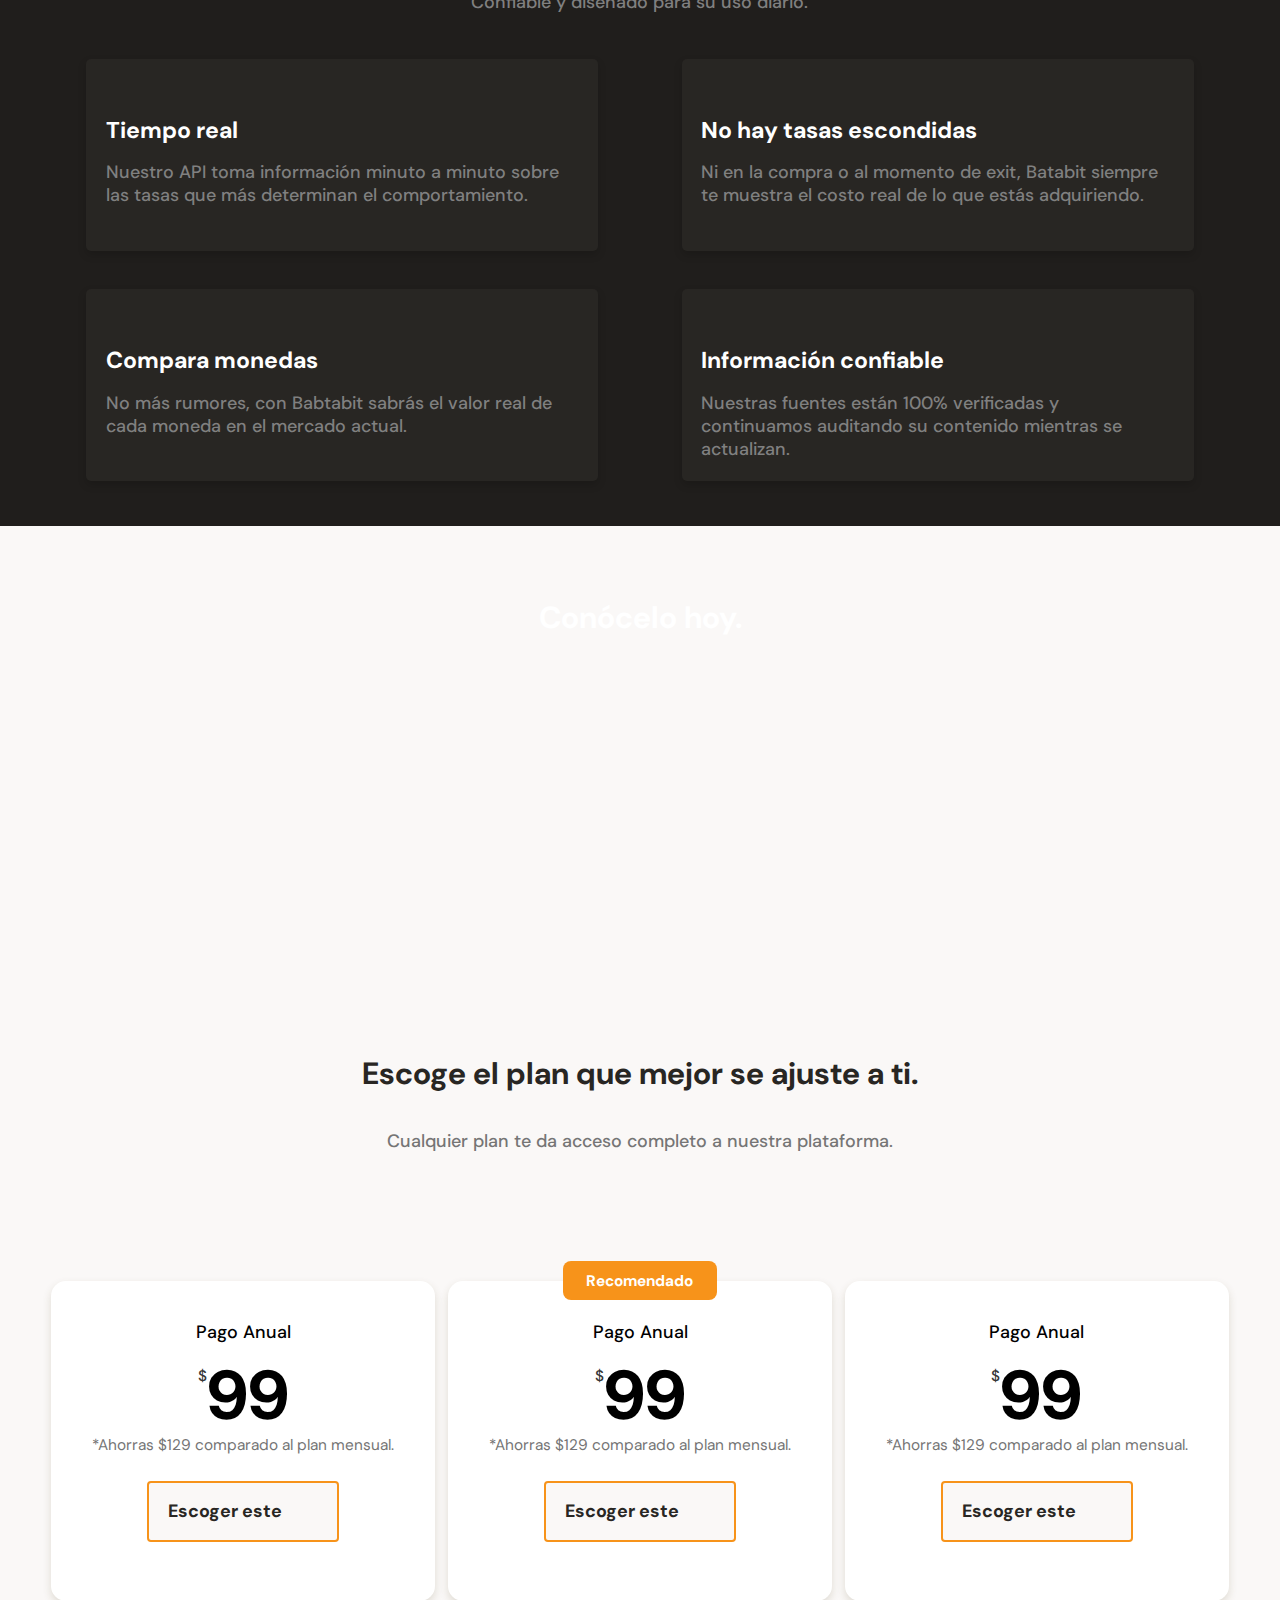
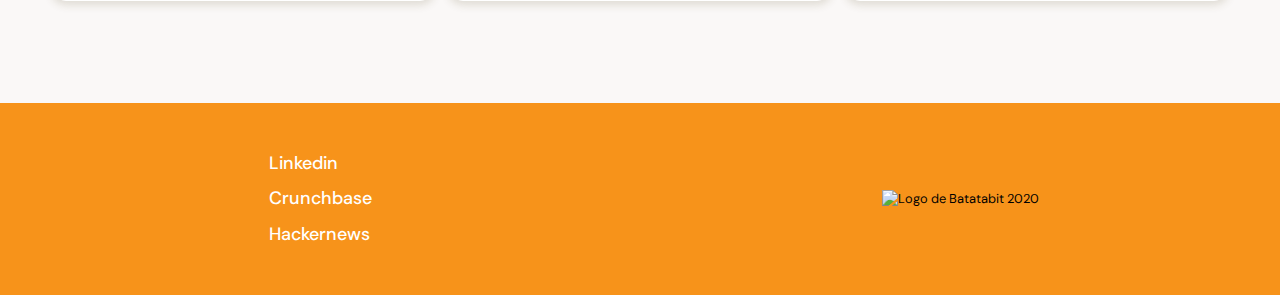
==== commit 448e0206: "Aplicando media queries" ====
--- a/index.html
+++ b/index.html
@@ -16,6 +16,7 @@
             rel="stylesheet"
         />
         <link rel="stylesheet" href="./css/style.css" />
+        <link rel="stylesheet" href="./css/table.css" media="screen and (min-width: 930px)">
         <title>Batabit</title>
     </head>
     <body>
@@ -54,7 +55,7 @@
                     </p>
                 </div>
                 <section class="main-tables-container">
-                    <section class="main-exchange-container__table-container">
+                    <!-- <section class="main-exchange-container__table-container"> -->
                         <div class="main-currency-table">
                             <p class="main-currency-table__title">Monedas</p>
                             <div class="main-currency-table__container">
@@ -118,8 +119,8 @@
                                 </p>
                             </div>
                         </div>
-                    </section>
-                    <section class="main-exchange-container__table-container">
+                    <!-- </section> -->
+                    <!-- <section class="main-exchange-container__table-container"> -->
                         <div class="main-commission-table">
                             <p class="main-commission-table__title">
                                 Comisiones
@@ -204,7 +205,7 @@
                                 </p>
                             </div>
                         </div>
-                    </section>
+                    <!-- </section> -->
                 </section>
             </section>
             <section class="main__product-detail">
@@ -347,10 +348,14 @@
                         <a class="list-item__social-media" href="#">Linkedin</a>
                     </li>
                     <li class="social-media-container__list-item">
-                        <a class="list-item__social-media" href="#">Crunchbase</a>
+                        <a class="list-item__social-media" href="#"
+                            >Crunchbase</a
+                        >
                     </li>
                     <li class="social-media-container__list-item">
-                        <a class="list-item__social-media" href="#">Hackernews</a>
+                        <a class="list-item__social-media" href="#"
+                            >Hackernews</a
+                        >
                     </li>
                 </ul>
             </section>
--- a/css/style.css
+++ b/css/style.css
@@ -109,6 +109,8 @@
     background: url("../assets/icons/arrow.svg") no-repeat center;
 }
 
+/*Start main*/
+
 .main {
     width: 100%;
     height: auto;
@@ -166,6 +168,7 @@
     min-width: 23.5rem;
     max-width: 50rem;
     height: 36rem;
+    scroll-snap-align: center;
     margin: 0 auto;
     font-family: "Inter", sans-serif;
 }
@@ -324,25 +327,12 @@
 
 .main-tables-container {
     display: flex;
-    width: 29rem;
+    width: 86%;
     /* gap: 29rem; implementar cuando lleguemos al 95%*/
     margin: 0 auto;
     overflow-x: scroll;
     overscroll-behavior-x: contain;
     scroll-snap-type: x proximity;
-}
-
-.main-exchange-container__table-container,
-.main-exchange-container__table-container {
-    scroll-snap-align: center;
-}
-
-.main-exchange-container__table-container {
-    margin-right: 0.5rem;
-}
-
-.main-exchange-container__table-container {
-    margin-left: 0.5rem;
 }
 
 .main__product-detail {
--- a/css/table.css
+++ b/css/table.css
@@ -0,0 +1,18 @@
+html {
+    font-size: 80%  ;
+}
+
+.main-tables-container {
+    max-width: 93rem;
+}
+
+.product-cards__container {
+    display: flex;
+    flex-flow: row wrap;
+    width: 93rem;
+    margin: 0 auto;
+}
+
+.plans-container__slider {
+    justify-content: center;
+}